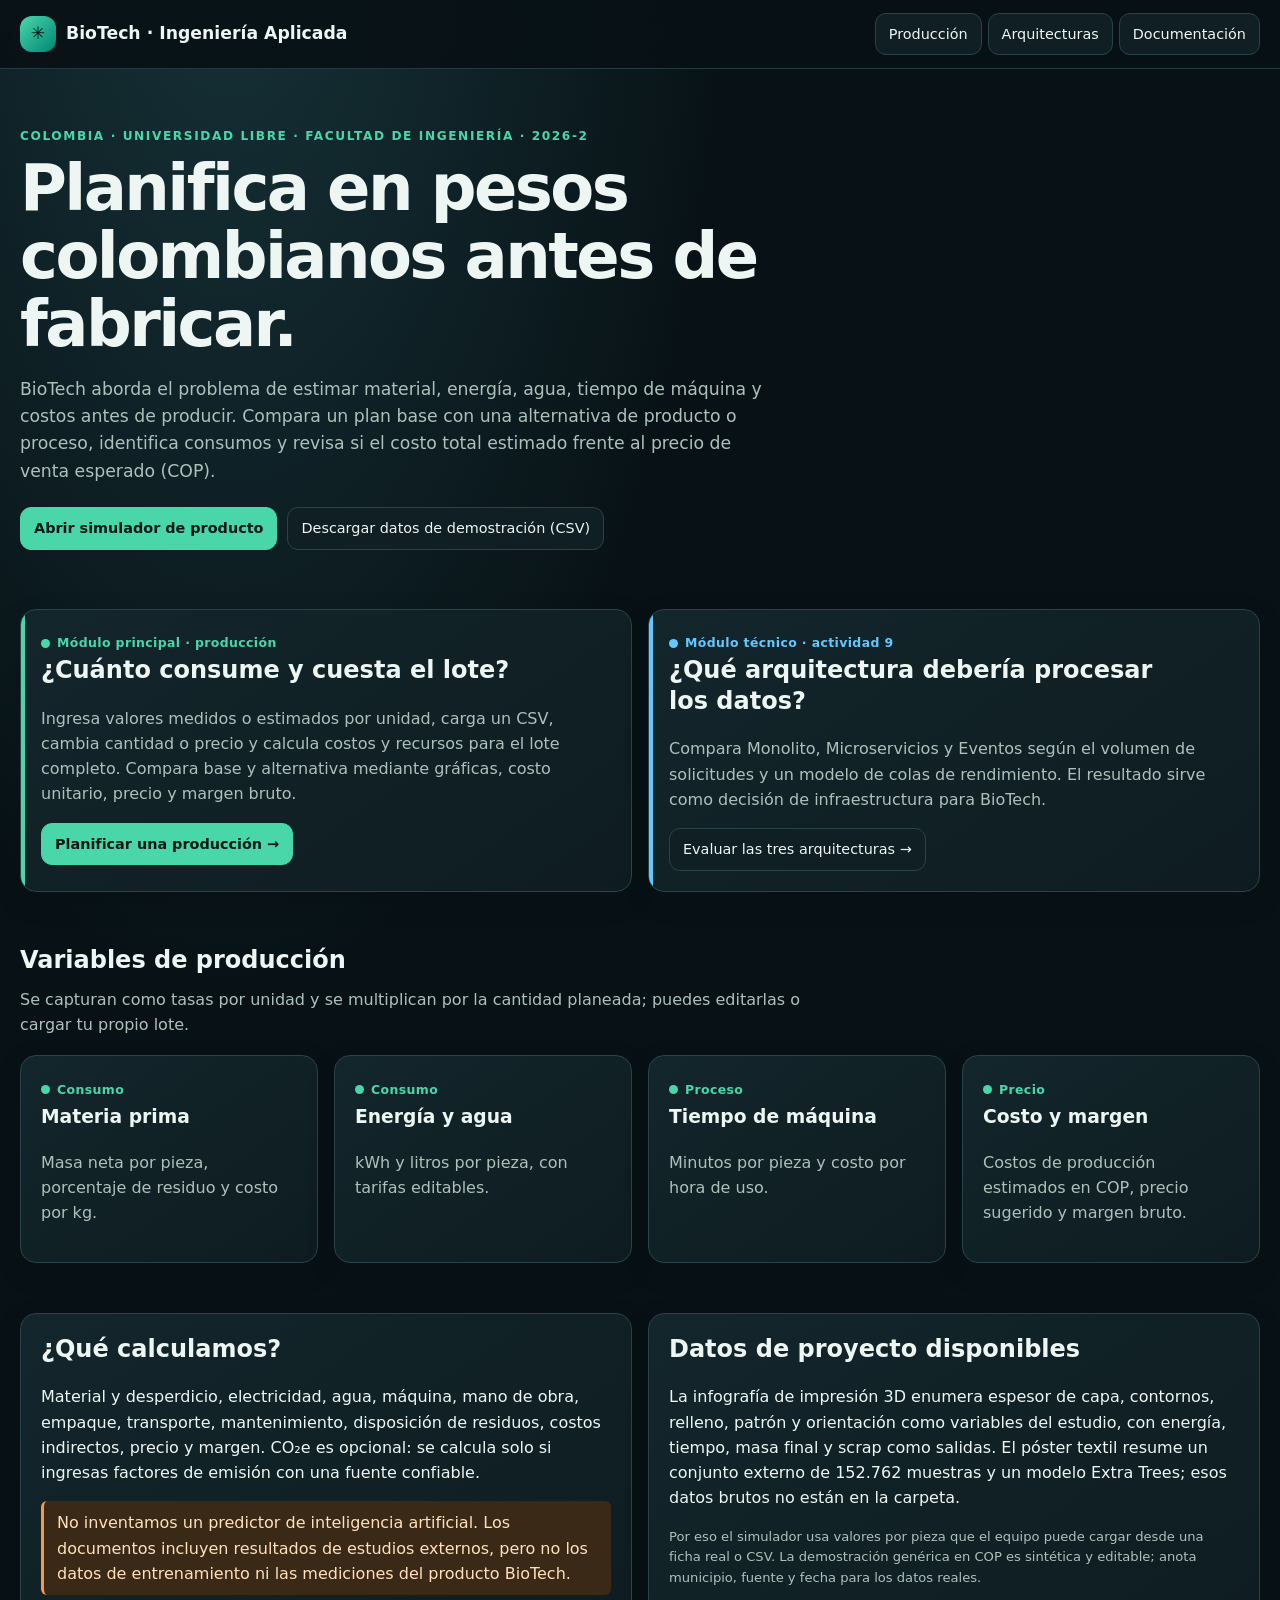
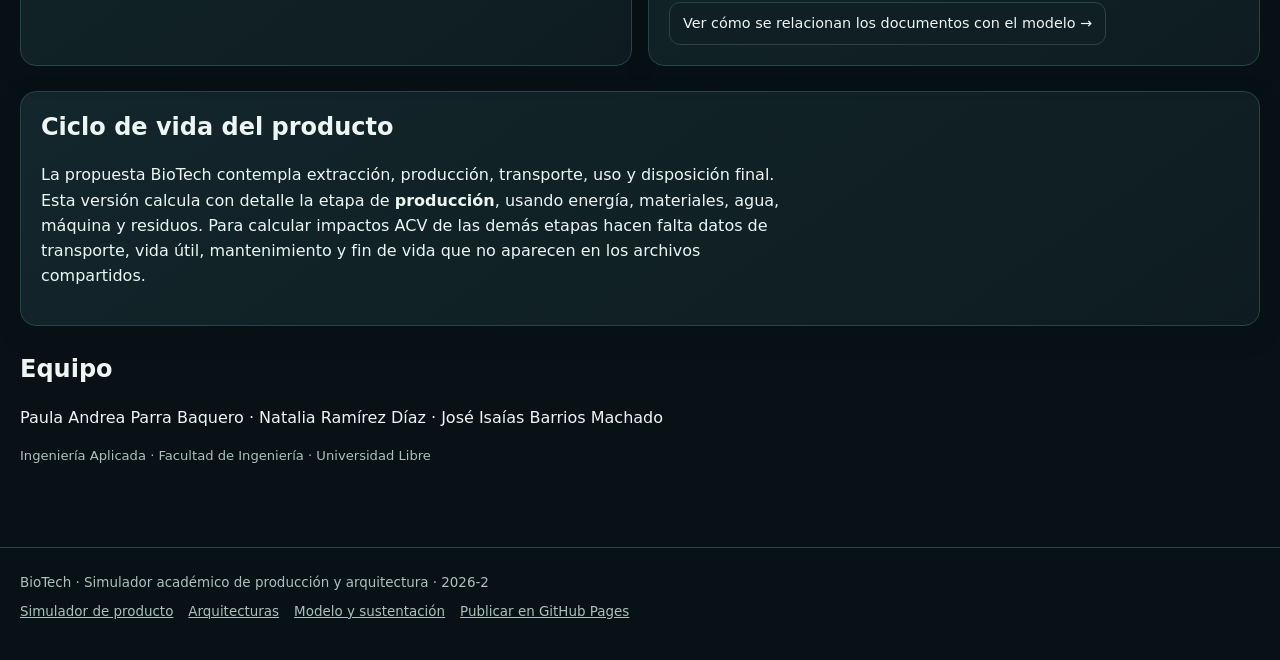
==== index.html @ 497232a8 "Publish complete updated BioTech site" ====
<!doctype html><html lang="es"><head><meta charset="utf-8"><meta name="viewport" content="width=device-width,initial-scale=1"><meta name="description" content="BioTech planea recursos, costos e impacto de producción antes de fabricar."><title>BioTech | Plan de producción sostenible</title><link rel="stylesheet" href="assets/biotech.css?v=20261025-2"></head><body><a class="skip" href="#contenido">Saltar al contenido</a>
<header class="top"><div class="wrap nav"><a class="brand" href="index.html"><span class="brand-mark">✳</span>BioTech · Ingeniería Aplicada</a><nav class="links" aria-label="Navegación principal"><a href="comparador.html">Producción</a><a href="arquitecturas.html">Arquitecturas</a><a href="documentacion.html">Documentación</a></nav></div></header>
<main id="contenido" class="wrap"><section class="hero"><div class="eyebrow">Colombia · Universidad Libre · Facultad de Ingeniería · 2026-2</div><h1>Planifica en pesos colombianos antes de fabricar.</h1><p>BioTech aborda el problema de estimar material, energía, agua, tiempo de máquina y costos antes de producir. Compara un plan base con una alternativa de producto o proceso, identifica consumos y revisa si el costo total estimado frente al precio de venta esperado (COP).</p><div class="hero-actions"><a class="button primary" href="comparador.html">Abrir simulador de producto</a><a class="button" href="datos/produccion_demo.csv" download>Descargar datos de demostración (CSV)</a></div></section>
<section class="section grid g2"><article class="card arch" style="--arch:var(--green)"><span class="badge">Módulo principal · producción</span><h2>¿Cuánto consume y cuesta el lote?</h2><p>Ingresa valores medidos o estimados por unidad, carga un CSV, cambia cantidad o precio y calcula costos y recursos para el lote completo. Compara base y alternativa mediante gráficas, costo unitario, precio y margen bruto.</p><a class="button primary" href="comparador.html">Planificar una producción →</a></article><article class="card arch" style="--arch:var(--event)"><span class="badge">Módulo técnico · actividad 9</span><h2>¿Qué arquitectura debería procesar los datos?</h2><p>Compara Monolito, Microservicios y Eventos según el volumen de solicitudes y un modelo de colas de rendimiento. El resultado sirve como decisión de infraestructura para BioTech.</p><a class="button" href="arquitecturas.html">Evaluar las tres arquitecturas →</a></article></section>
<section class="section"><h2 class="section-title">Variables de producción</h2><p class="section-intro">Se capturan como tasas por unidad y se multiplican por la cantidad planeada; puedes editarlas o cargar tu propio lote.</p><div class="grid g4"><article class="card"><span class="badge">Consumo</span><h3>Materia prima</h3><p class="muted">Masa neta por pieza, porcentaje de residuo y costo por kg.</p></article><article class="card"><span class="badge">Consumo</span><h3>Energía y agua</h3><p class="muted">kWh y litros por pieza, con tarifas editables.</p></article><article class="card"><span class="badge">Proceso</span><h3>Tiempo de máquina</h3><p class="muted">Minutos por pieza y costo por hora de uso.</p></article><article class="card"><span class="badge">Precio</span><h3>Costo y margen</h3><p class="muted">Costos de producción estimados en COP, precio sugerido y margen bruto.</p></article></div></section>
<section class="section grid g2"><article class="card"><h2>¿Qué calculamos?</h2><p>Material y desperdicio, electricidad, agua, máquina, mano de obra, empaque, transporte, mantenimiento, disposición de residuos, costos indirectos, precio y margen. CO₂e es opcional: se calcula solo si ingresas factores de emisión con una fuente confiable.</p><p class="callout">No inventamos un predictor de inteligencia artificial. Los documentos incluyen resultados de estudios externos, pero no los datos de entrenamiento ni las mediciones del producto BioTech.</p></article><article class="card"><h2>Datos de proyecto disponibles</h2><p>La infografía de impresión 3D enumera espesor de capa, contornos, relleno, patrón y orientación como variables del estudio, con energía, tiempo, masa final y scrap como salidas. El póster textil resume un conjunto externo de 152.762 muestras y un modelo Extra Trees; esos datos brutos no están en la carpeta.</p><p class="small muted">Por eso el simulador usa valores por pieza que el equipo puede cargar desde una ficha real o CSV. La demostración genérica en COP es sintética y editable; anota municipio, fuente y fecha para los datos reales.</p><a class="button" href="documentacion.html#modelo">Ver cómo se relacionan los documentos con el modelo →</a></article></section>
<section class="section card"><h2>Ciclo de vida del producto</h2><p>La propuesta BioTech contempla extracción, producción, transporte, uso y disposición final. Esta versión calcula con detalle la etapa de <strong>producción</strong>, usando energía, materiales, agua, máquina y residuos. Para calcular impactos ACV de las demás etapas hacen falta datos de transporte, vida útil, mantenimiento y fin de vida que no aparecen en los archivos compartidos.</p></section>
<section class="section"><h2 class="section-title">Equipo</h2><p>Paula Andrea Parra Baquero · Natalia Ramírez Díaz · José Isaías Barrios Machado</p><p class="muted small">Ingeniería Aplicada · Facultad de Ingeniería · Universidad Libre</p></section></main>
<footer class="foot"><div class="wrap">BioTech · Simulador académico de producción y arquitectura · 2026-2 <div class="foot-links"><a href="comparador.html">Simulador de producto</a><a href="arquitecturas.html">Arquitecturas</a><a href="documentacion.html">Modelo y sustentación</a><a href="README.md">Publicar en GitHub Pages</a></div></div></footer></body></html>
---- assets/biotech.css ----
:root{color-scheme:dark;--bg:#0b1519;--panel:#122329;--panel2:#172d34;--line:#28434a;--text:#edf6f2;--muted:#abc0ba;--green:#1dd1a1;--teal:#00b09b;--orange:#f2994a;--red:#ff7065;--mono:#f2b84b;--micro:#45d6b0;--event:#64c8ff;--radius:18px;--shadow:0 16px 38px #0003}*{box-sizing:border-box}html{scroll-behavior:smooth}body{margin:0;background:radial-gradient(ellipse at 15% 0%,#16343a 0,transparent 38%),var(--bg);color:var(--text);font:16px/1.55 Inter,ui-sans-serif,system-ui,"Segoe UI",sans-serif}a{color:inherit}button,input,select{font:inherit}.wrap{width:min(1180px,calc(100% - 32px));margin:auto}.top{position:sticky;top:0;z-index:10;background:#0b1519eF;border-bottom:1px solid var(--line);backdrop-filter:blur(12px)}.nav{min-height:68px;display:flex;align-items:center;justify-content:space-between;gap:18px}.brand{font-weight:800;font-size:1.08rem;text-decoration:none;display:flex;align-items:center;gap:10px}.brand-mark{width:36px;height:36px;border-radius:12px;background:linear-gradient(135deg,var(--green),#008675);display:grid;place-items:center;color:#071815}.links{display:flex;gap:8px;flex-wrap:wrap}.links a,.button{padding:9px 13px;border:1px solid var(--line);border-radius:11px;background:var(--panel);text-decoration:none;color:var(--text);font-size:.9rem}.links a:hover,.button:hover,.button.active{border-color:var(--green);background:#164139}.button.primary{background:var(--green);color:#071815;border-color:var(--green);font-weight:800}.hero{padding:58px 0 34px}.eyebrow{color:var(--green);text-transform:uppercase;letter-spacing:.13em;font-weight:800;font-size:.76rem}.hero h1{font-size:clamp(2.1rem,5vw,4rem);line-height:1.06;letter-spacing:-.04em;margin:.55rem 0 1rem;max-width:850px}.hero p{color:var(--muted);font-size:1.08rem;max-width:760px}.hero-actions{display:flex;flex-wrap:wrap;gap:10px;margin-top:22px}.section{padding:25px 0}.section-title{font-size:1.5rem;margin:0 0 7px}.section-intro{margin:0 0 18px;color:var(--muted);max-width:800px}.grid{display:grid;gap:16px}.g2{grid-template-columns:repeat(2,minmax(0,1fr))}.g3{grid-template-columns:repeat(3,minmax(0,1fr))}.g4{grid-template-columns:repeat(4,minmax(0,1fr))}.card{background:linear-gradient(145deg,#15282e,#102126);border:1px solid var(--line);border-radius:var(--radius);padding:20px;box-shadow:var(--shadow)}.card h2,.card h3{margin-top:0}.arch{position:relative;overflow:hidden}.arch::before{content:"";position:absolute;inset:0 auto 0 0;width:4px;background:var(--arch,var(--green))}.arch h3{font-size:1.2rem;margin-bottom:8px}.arch p,.muted{color:var(--muted)}.badge{display:inline-flex;align-items:center;gap:7px;color:var(--arch,var(--green));font-weight:800;font-size:.78rem;letter-spacing:.03em}.badge:before{content:"";width:9px;height:9px;background:currentColor;border-radius:50%}.metric-grid{display:grid;grid-template-columns:repeat(4,minmax(0,1fr));gap:12px}.metric{background:#0a191d;border:1px solid var(--line);border-radius:14px;padding:14px}.metric .label{font-size:.77rem;color:var(--muted)}.metric .value{font-size:1.35rem;font-weight:800;margin-top:3px}.notice{border:1px solid #705229;background:#3b2b16;color:#ffe1a9;border-radius:13px;padding:12px 14px}.notice.success{border-color:#1d6c53;background:#10382d;color:#b7f4dc}.notice.danger{border-color:#7a3834;background:#3e211f;color:#ffd1ca}.notice.info{border-color:#315f71;background:#142f3b;color:#c7eafa}.controls{display:grid;gap:17px}.control label{display:flex;justify-content:space-between;gap:12px;font-weight:700}.control small{display:block;color:var(--muted);font-size:.78rem;margin-top:5px}.control input[type=range]{width:100%;accent-color:var(--green);margin-top:9px}.control input[type=number],.control select{width:132px;background:#091519;color:var(--text);border:1px solid var(--line);border-radius:9px;padding:7px}.control select{width:100%;margin-top:8px}.scenarios{display:flex;flex-wrap:wrap;gap:8px}.scenario-btn{background:#0c1b20;border:1px solid var(--line);color:var(--text);border-radius:10px;padding:9px 12px;cursor:pointer}.scenario-btn:hover,.scenario-btn.active{border-color:var(--orange);color:#ffd4a9}.table-scroll{overflow:auto}table{border-collapse:collapse;width:100%;min-width:680px}th,td{text-align:left;border-bottom:1px solid var(--line);padding:11px 12px}th{color:var(--muted);font-size:.82rem}td:first-child{font-weight:700}tr.winner td{background:#13413366}.good{color:#8af0c9}.bad{color:#ff9b90}.chart{display:grid;gap:11px}.bar-row{display:grid;grid-template-columns:130px 1fr 78px;gap:10px;align-items:center;font-size:.85rem}.bar-track{height:14px;background:#081418;border-radius:20px;overflow:hidden}.bar-fill{height:100%;border-radius:20px;min-width:2px}.bar-legend{font-size:.8rem;color:var(--muted)}.decision{border:1px solid var(--green);background:linear-gradient(135deg,#14362c,#10252a)}.decision h2{color:var(--green)}.tag{display:inline-block;border-radius:99px;background:#20383a;padding:4px 9px;color:#cae8df;font-size:.75rem;margin:3px}.foot{margin-top:42px;border-top:1px solid var(--line);padding:24px 0 38px;color:var(--muted);font-size:.84rem}.foot-links{display:flex;gap:15px;flex-wrap:wrap;margin-top:8px}.skip{position:absolute;left:-9999px}.skip:focus{left:10px;top:10px;background:#fff;color:#000;padding:8px;z-index:20}.small{font-size:.82rem}.pill{display:inline-block;border:1px solid var(--line);border-radius:99px;padding:4px 9px;color:var(--muted);font-size:.77rem}.callout{border-left:3px solid var(--orange);padding:9px 13px;background:#3b2918;color:#ffe0bd;border-radius:6px}.data-list{display:grid;grid-template-columns:repeat(5,1fr);gap:10px}.data-step{border:1px solid var(--line);border-radius:12px;padding:13px;background:#0d1b20}.data-step strong{display:block;color:var(--green)}.data-step span{font-size:.78rem;color:var(--muted)}@media(max-width:850px){.g4,.metric-grid{grid-template-columns:repeat(2,minmax(0,1fr))}.g3{grid-template-columns:1fr}.data-list{grid-template-columns:repeat(2,1fr)}}@media(max-width:620px){.wrap{width:min(100% - 22px,1180px)}.nav{padding:10px 0;align-items:flex-start;flex-direction:column}.links{width:100%}.links a{padding:7px 9px;font-size:.8rem}.hero{padding:40px 0 24px}.g2{grid-template-columns:1fr}.metric-grid{grid-template-columns:repeat(2,minmax(0,1fr))}.bar-row{grid-template-columns:105px 1fr 68px;gap:7px}.card{padding:16px}}@media(prefers-reduced-motion:reduce){html{scroll-behavior:auto}}

/* Sistema visual común: campos legibles, foco visible y tarjetas consistentes */
:root{--bg:#081216;--panel:#101f24;--panel2:#14272d;--line:#29434a;--text:#edf6f2;--muted:#adc1bb;--green:#49d7aa;--radius:16px;--shadow:0 10px 28px #0002}
body{background:radial-gradient(ellipse at 18% -8%,#17343a 0,transparent 34%),var(--bg);line-height:1.58}
.wrap{width:min(1240px,calc(100% - 40px))}
.top{background:#081216ed;border-color:#233a40}
.links{gap:6px}
.links a{transition:background .18s ease,border-color .18s ease,color .18s ease}
.links a:hover,.links a:focus-visible{border-color:#55d5ad;color:#b9f5df;background:#14342f}
.card{background:linear-gradient(145deg,#13262b,#0e1c21);border-color:#29434a;box-shadow:0 9px 28px #0002}
.card h2{line-height:1.28;text-wrap:pretty}
.card p{max-width:75ch}
.button,.scenario-btn{min-height:40px;display:inline-flex;align-items:center;justify-content:center;gap:7px;transition:transform .16s ease,border-color .16s ease,background .16s ease}
.button:hover,.scenario-btn:hover{transform:translateY(-1px)}
.button:focus-visible,.scenario-btn:focus-visible,.links a:focus-visible,summary:focus-visible{outline:3px solid #8ce9c7;outline-offset:2px}
button{cursor:pointer}
input[type=number],input[type=text],input[type=file],select,textarea{color-scheme:dark;background:#0a171b!important;color:var(--text)!important;border:1px solid #36545b!important;border-radius:9px!important;min-height:42px;padding:8px 10px!important;accent-color:#49d7aa}
input::placeholder,textarea::placeholder{color:#829993!important;opacity:1}
input[type=range]{accent-color:#49d7aa;cursor:pointer}
input[type=range]::-webkit-slider-runnable-track{height:7px;background:#284149;border-radius:99px}
input[type=range]::-webkit-slider-thumb{margin-top:-5px;box-shadow:0 0 0 3px #49d7aa2b}
input[type=range]::-moz-range-track{height:7px;background:#284149;border-radius:99px}
input[type=range]::-moz-range-thumb{border:0;box-shadow:0 0 0 3px #49d7aa2b}
select{cursor:pointer}
.control{min-width:0}
.control>label{align-items:center;line-height:1.35}
.input-pair{flex-wrap:wrap}
.notice{line-height:1.45}
.pill{white-space:normal;text-align:center}
@media(max-width:920px){.wrap{width:min(100% - 30px,1240px)}.g2{grid-template-columns:1fr}.sim-layout{grid-template-columns:1fr}.control-panel{position:static}.prod-layout{grid-template-columns:1fr}}
@media(max-width:620px){.wrap{width:calc(100% - 22px)}.nav{gap:9px}.links{flex-wrap:nowrap;max-width:100%;overflow-x:auto;padding:2px 0 7px;scrollbar-width:thin}.links a{white-space:nowrap;flex:none}.hero h1{font-size:clamp(1.9rem,9vw,2.7rem)}.card{padding:16px}.metric-grid{grid-template-columns:repeat(2,minmax(0,1fr))}}
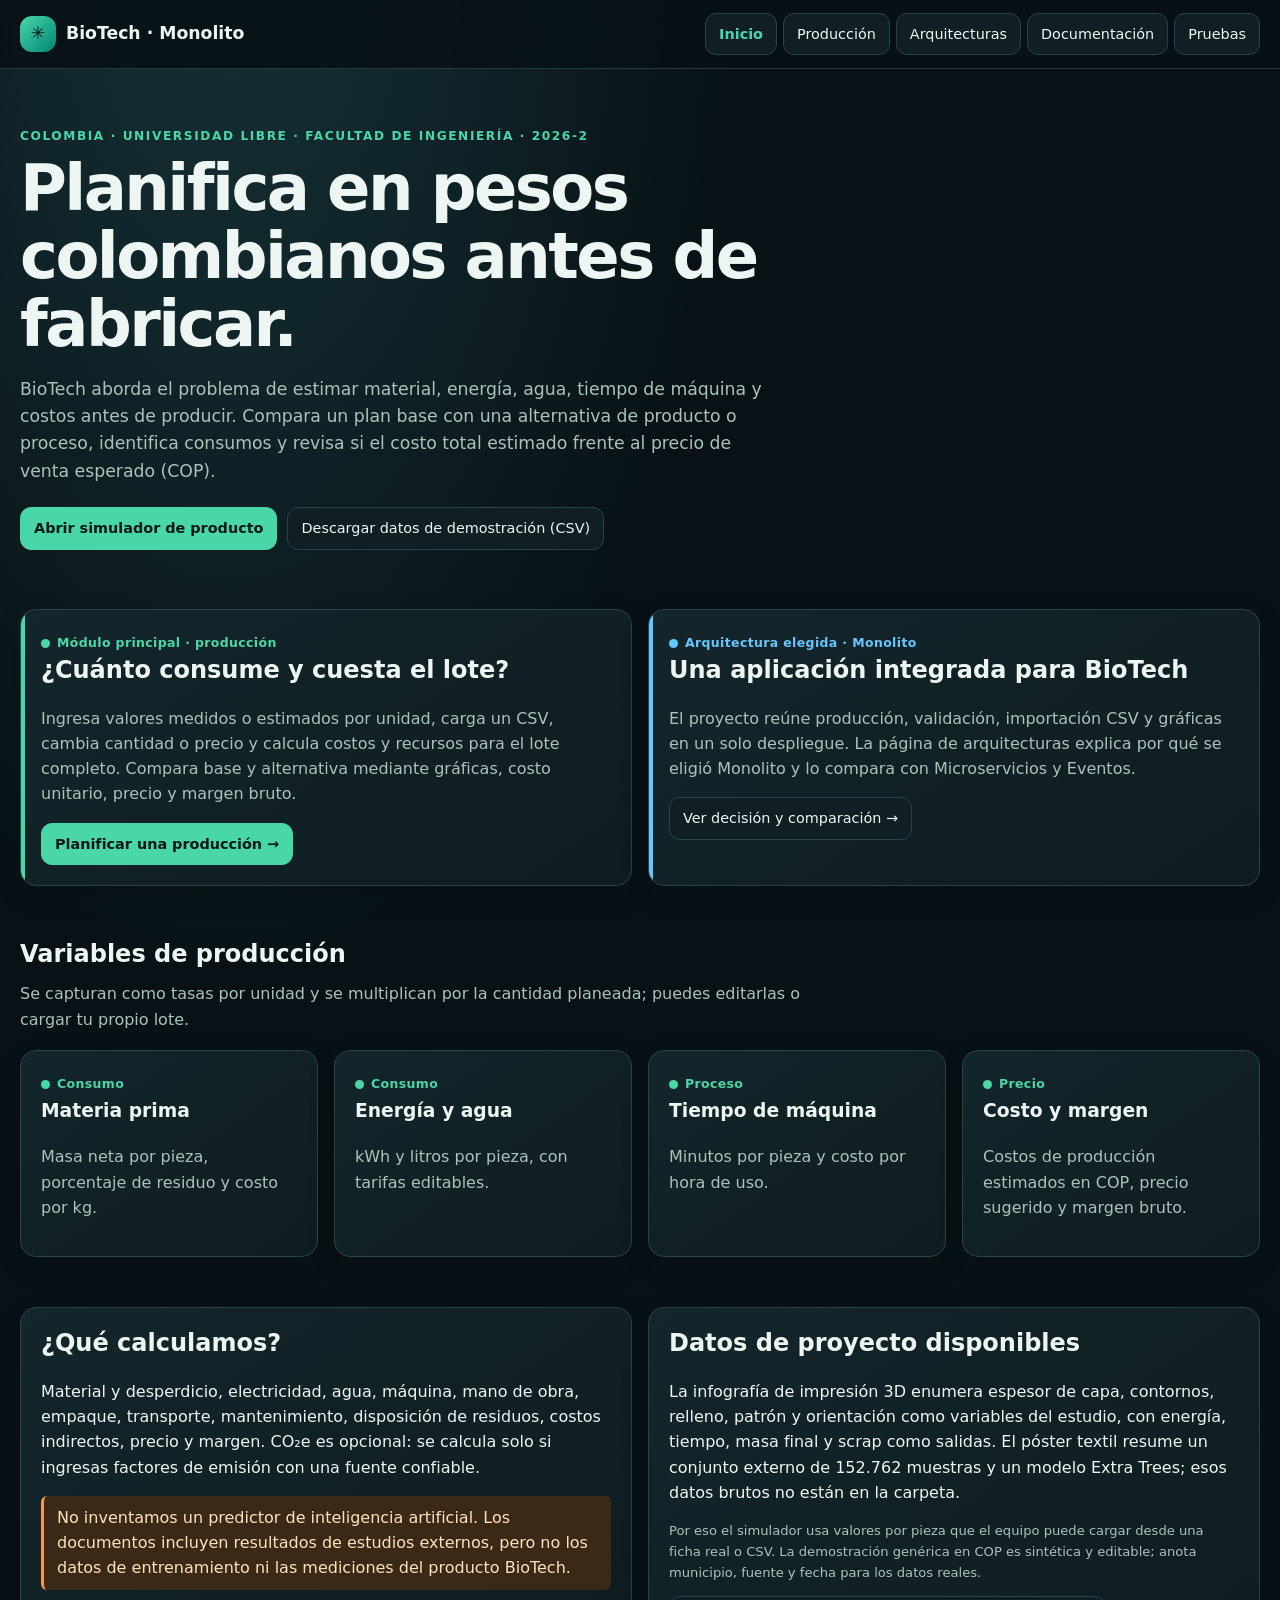
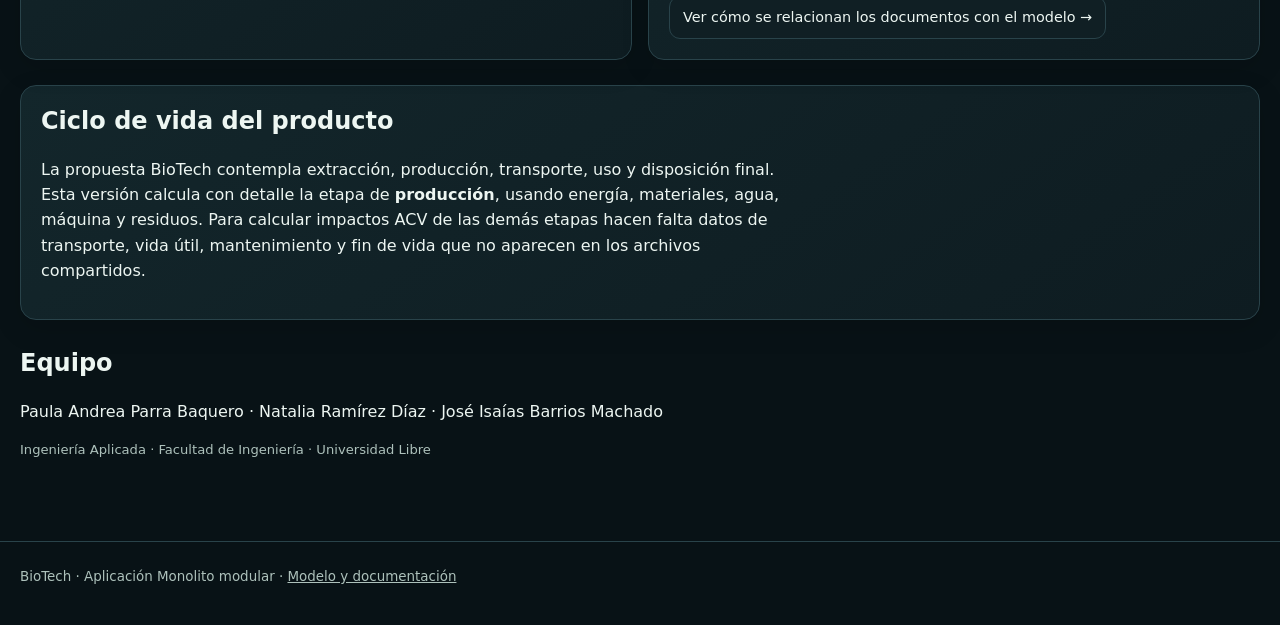
==== commit ab798ea9: "Publish new verified BioTech site" ====
--- a/index.html
+++ b/index.html
@@ -1,9 +1,467 @@
-<!doctype html><html lang="es"><head><meta charset="utf-8"><meta name="viewport" content="width=device-width,initial-scale=1"><meta name="description" content="BioTech planea recursos, costos e impacto de producción antes de fabricar."><title>BioTech | Plan de producción sostenible</title><link rel="stylesheet" href="assets/biotech.css?v=20261025-2"></head><body><a class="skip" href="#contenido">Saltar al contenido</a>
-<header class="top"><div class="wrap nav"><a class="brand" href="index.html"><span class="brand-mark">✳</span>BioTech · Ingeniería Aplicada</a><nav class="links" aria-label="Navegación principal"><a href="comparador.html">Producción</a><a href="arquitecturas.html">Arquitecturas</a><a href="documentacion.html">Documentación</a></nav></div></header>
-<main id="contenido" class="wrap"><section class="hero"><div class="eyebrow">Colombia · Universidad Libre · Facultad de Ingeniería · 2026-2</div><h1>Planifica en pesos colombianos antes de fabricar.</h1><p>BioTech aborda el problema de estimar material, energía, agua, tiempo de máquina y costos antes de producir. Compara un plan base con una alternativa de producto o proceso, identifica consumos y revisa si el costo total estimado frente al precio de venta esperado (COP).</p><div class="hero-actions"><a class="button primary" href="comparador.html">Abrir simulador de producto</a><a class="button" href="datos/produccion_demo.csv" download>Descargar datos de demostración (CSV)</a></div></section>
-<section class="section grid g2"><article class="card arch" style="--arch:var(--green)"><span class="badge">Módulo principal · producción</span><h2>¿Cuánto consume y cuesta el lote?</h2><p>Ingresa valores medidos o estimados por unidad, carga un CSV, cambia cantidad o precio y calcula costos y recursos para el lote completo. Compara base y alternativa mediante gráficas, costo unitario, precio y margen bruto.</p><a class="button primary" href="comparador.html">Planificar una producción →</a></article><article class="card arch" style="--arch:var(--event)"><span class="badge">Módulo técnico · actividad 9</span><h2>¿Qué arquitectura debería procesar los datos?</h2><p>Compara Monolito, Microservicios y Eventos según el volumen de solicitudes y un modelo de colas de rendimiento. El resultado sirve como decisión de infraestructura para BioTech.</p><a class="button" href="arquitecturas.html">Evaluar las tres arquitecturas →</a></article></section>
+<!doctype html>
+<html lang="es"><head><meta charset="utf-8"><meta name="viewport" content="width=device-width,initial-scale=1"><meta name="description" content="BioTech integra el cálculo de producción y la comparación de arquitecturas en un monolito modular."><title>BioTech | Aplicación Monolito</title>
+<link rel="stylesheet" href="assets/biotech.css?v=20261025-8">
+<link rel="stylesheet" href="assets/production.css?v=20261025-8">
+<link rel="stylesheet" href="assets/simulator.css?v=20261025-8">
+<link rel="stylesheet" href="assets/app-shell.css?v=20261025-8"></head><body><a class="skip" href="#production">Saltar al contenido de la aplicación</a>
+<header class="top"><div class="wrap nav"><a class="brand" href="#inicio"><span class="brand-mark">✳</span>BioTech · Monolito</a><nav class="links" aria-label="Secciones de la aplicación"><a data-route="inicio" href="#inicio">Inicio</a><a data-route="production" href="#production">Producción</a><a data-route="simulador" href="#simulador">Arquitecturas</a><a href="documentacion.html">Documentación</a><a href="pruebas.html">Pruebas</a></nav></div></header>
+<main id="app-shell">
+<section id="inicio" class="app-view wrap is-active"><section class="hero"><div class="eyebrow">Colombia · Universidad Libre · Facultad de Ingeniería · 2026-2</div><h1>Planifica en pesos colombianos antes de fabricar.</h1><p>BioTech aborda el problema de estimar material, energía, agua, tiempo de máquina y costos antes de producir. Compara un plan base con una alternativa de producto o proceso, identifica consumos y revisa si el costo total estimado frente al precio de venta esperado (COP).</p><div class="hero-actions"><a class="button primary" href="#production">Abrir simulador de producto</a><a class="button" href="datos/produccion_demo.csv" download>Descargar datos de demostración (CSV)</a></div></section>
+<section class="section grid g2"><article class="card arch" style="--arch:var(--green)"><span class="badge">Módulo principal · producción</span><h2>¿Cuánto consume y cuesta el lote?</h2><p>Ingresa valores medidos o estimados por unidad, carga un CSV, cambia cantidad o precio y calcula costos y recursos para el lote completo. Compara base y alternativa mediante gráficas, costo unitario, precio y margen bruto.</p><a class="button primary" href="#production">Planificar una producción →</a></article><article class="card arch" style="--arch:var(--event)"><span class="badge">Arquitectura elegida · Monolito</span><h2>Una aplicación integrada para BioTech</h2><p>El proyecto reúne producción, validación, importación CSV y gráficas en un solo despliegue. La página de arquitecturas explica por qué se eligió Monolito y lo compara con Microservicios y Eventos.</p><a class="button" href="#simulador">Ver decisión y comparación →</a></article></section>
 <section class="section"><h2 class="section-title">Variables de producción</h2><p class="section-intro">Se capturan como tasas por unidad y se multiplican por la cantidad planeada; puedes editarlas o cargar tu propio lote.</p><div class="grid g4"><article class="card"><span class="badge">Consumo</span><h3>Materia prima</h3><p class="muted">Masa neta por pieza, porcentaje de residuo y costo por kg.</p></article><article class="card"><span class="badge">Consumo</span><h3>Energía y agua</h3><p class="muted">kWh y litros por pieza, con tarifas editables.</p></article><article class="card"><span class="badge">Proceso</span><h3>Tiempo de máquina</h3><p class="muted">Minutos por pieza y costo por hora de uso.</p></article><article class="card"><span class="badge">Precio</span><h3>Costo y margen</h3><p class="muted">Costos de producción estimados en COP, precio sugerido y margen bruto.</p></article></div></section>
 <section class="section grid g2"><article class="card"><h2>¿Qué calculamos?</h2><p>Material y desperdicio, electricidad, agua, máquina, mano de obra, empaque, transporte, mantenimiento, disposición de residuos, costos indirectos, precio y margen. CO₂e es opcional: se calcula solo si ingresas factores de emisión con una fuente confiable.</p><p class="callout">No inventamos un predictor de inteligencia artificial. Los documentos incluyen resultados de estudios externos, pero no los datos de entrenamiento ni las mediciones del producto BioTech.</p></article><article class="card"><h2>Datos de proyecto disponibles</h2><p>La infografía de impresión 3D enumera espesor de capa, contornos, relleno, patrón y orientación como variables del estudio, con energía, tiempo, masa final y scrap como salidas. El póster textil resume un conjunto externo de 152.762 muestras y un modelo Extra Trees; esos datos brutos no están en la carpeta.</p><p class="small muted">Por eso el simulador usa valores por pieza que el equipo puede cargar desde una ficha real o CSV. La demostración genérica en COP es sintética y editable; anota municipio, fuente y fecha para los datos reales.</p><a class="button" href="documentacion.html#modelo">Ver cómo se relacionan los documentos con el modelo →</a></article></section>
 <section class="section card"><h2>Ciclo de vida del producto</h2><p>La propuesta BioTech contempla extracción, producción, transporte, uso y disposición final. Esta versión calcula con detalle la etapa de <strong>producción</strong>, usando energía, materiales, agua, máquina y residuos. Para calcular impactos ACV de las demás etapas hacen falta datos de transporte, vida útil, mantenimiento y fin de vida que no aparecen en los archivos compartidos.</p></section>
-<section class="section"><h2 class="section-title">Equipo</h2><p>Paula Andrea Parra Baquero · Natalia Ramírez Díaz · José Isaías Barrios Machado</p><p class="muted small">Ingeniería Aplicada · Facultad de Ingeniería · Universidad Libre</p></section></main>
-<footer class="foot"><div class="wrap">BioTech · Simulador académico de producción y arquitectura · 2026-2 <div class="foot-links"><a href="comparador.html">Simulador de producto</a><a href="arquitecturas.html">Arquitecturas</a><a href="documentacion.html">Modelo y sustentación</a><a href="README.md">Publicar en GitHub Pages</a></div></div></footer></body></html>
+<section class="section"><h2 class="section-title">Equipo</h2><p>Paula Andrea Parra Baquero · Natalia Ramírez Díaz · José Isaías Barrios Machado</p><p class="muted small">Ingeniería Aplicada · Facultad de Ingeniería · Universidad Libre</p></section></section>
+<section id="production" class="app-view wrap production-app" data-production-simulator>
+<section class="hero hero-compact">
+<div class="eyebrow">Cálculo de recursos · costos · sostenibilidad</div>
+<h1>¿Cuánto consume y cuesta fabricar este lote?</h1>
+<p>Escribe los datos de cualquier producto o carga una plantilla. Primero compara consumos por unidad; luego calcula el costo del lote y el precio sugerido.</p>
+<p class="product-current">Producto analizado: <strong data-product-name>Producto personalizado</strong>
+</p>
+<p class="small muted">Colombia · Pesos colombianos (COP). Sustituye las tarifas de ejemplo por las de tu municipio, proveedor y proceso.</p>
+</section>
+<section class="prod-layout section">
+<aside class="prod-controls card">
+  <div class="section-head">
+<div>
+<span class="eyebrow">01 · Producto y lote</span>
+<h2>Datos de entrada</h2>
+</div>
+<span class="run-state" data-production-run-state>Completa los datos</span>
+</div>
+  <label class="prod-field">
+<span>Producto</span>
+<input name="product" type="text" placeholder="Ej. botella, mesa, pieza metálica" maxlength="100">
+</label>
+  <label class="prod-field">
+<span>Municipio donde se produce</span>
+<input name="location" type="text" placeholder="Ej. Bogotá D.C. (opcional)" maxlength="80">
+</label>
+<label class="prod-field">
+<span>Fuente y fecha de los datos</span>
+<input name="data_source" type="text" placeholder="Ej. factura o ficha técnica, mes/año (opcional)" maxlength="160">
+</label>
+<label class="prod-field">
+<span>Unidades a fabricar</span>
+<div class="input-pair">
+<input data-label="Unidades a fabricar" name="quantity" type="number" min="1" max="1000000" step="1" required>
+<span>unidades</span>
+</div>
+</label>
+  <details class="production-advanced">
+<summary>Tarifas y objetivo de rentabilidad</summary>
+  <h3>Tarifas de producción · Colombia</h3>
+  <button class="button subtle" type="button" data-bogota-tariffs>Usar referencia pública Bogotá · industrial</button>
+<p class="small muted">Referencia de servicios públicos; verifica la factura del proceso. Otros valores siguen siendo datos de demostración.</p>
+  <label class="prod-field">
+<span>Electricidad</span>
+<div class="input-pair">
+<input data-label="Tarifa de electricidad" name="electricity_rate" type="number" min="0" max="100000000" step="0.0001" required>
+<span>COP/kWh</span>
+</div>
+</label>
+  <label class="prod-field">
+<span>Agua + alcantarillado</span>
+<div class="input-pair">
+<input data-label="Tarifa de agua y alcantarillado" name="water_rate" type="number" min="0" max="100000000" step="0.01" required>
+<span>COP/m³</span>
+</div>
+</label>
+  <label class="prod-field">
+<span>Uso de máquina</span>
+<div class="input-pair">
+<input data-label="Costo de uso de máquina" name="machine_rate" type="number" min="0" max="100000000" step="100" required>
+<span>COP/hora</span>
+</div>
+</label>
+  <label class="prod-field">
+<span>Disposición de residuo</span>
+<div class="input-pair">
+<input data-label="Costo de disposición de residuos" name="waste_rate" type="number" min="0" max="100000000" step="100" required>
+<span>COP/kg</span>
+</div>
+</label>
+<label class="prod-field">
+<span>Costos indirectos</span>
+<div class="input-pair">
+<input data-label="Costos indirectos" name="overhead_pct" type="number" min="0" max="300" step="1" required>
+<span>% del subtotal</span>
+</div>
+</label>
+<label class="prod-field">
+<span>Margen bruto objetivo</span>
+<div class="input-pair">
+<input data-label="Margen bruto objetivo" name="target_margin_pct" type="number" min="0" max="90" step="1" required>
+<span>% del precio</span>
+</div>
+<small class="muted">Se calcula un precio sugerido para cubrir el costo total estimado y alcanzar este margen.</small>
+</label>
+</details>
+  <div class="button-row">
+<button class="button primary run-button" type="button" data-production-run>Calcular lote</button>
+<button class="button subtle" type="button" data-production-reset>Restablecer</button>
+</div>
+<div data-production-errors hidden aria-live="polite">
+</div>
+  <div class="preset-block">
+<div class="preset-title">
+<strong>Demostraciones</strong>
+<span class="small muted">cargar + calcular</span>
+</div>
+<div class="scenarios">
+<button class="scenario-btn" data-production-preset="demo">Ejemplo genérico (COP)</button>
+<button class="scenario-btn" data-production-preset="small">Lote pequeño</button>
+<button class="scenario-btn" data-production-preset="large">Lote grande</button>
+</div>
+</div>
+  <details class="csv-loader">
+<summary>Cargar datos de producto desde CSV</summary>
+<p class="small muted">La plantilla incluye una fila por comparación: lote, plan base, alternativa y tarifas.</p>
+<label class="button file-button" for="production-csv-file">Elegir CSV de producción</label>
+<input id="production-csv-file" data-production-csv type="file" accept=".csv,text/csv">
+<div data-production-csv-ready hidden>
+<label for="production-csv-row">Producto del archivo</label>
+<select id="production-csv-row" data-production-csv-row>
+</select>
+<p class="small muted" data-production-csv-message>
+</p>
+<button class="button" type="button" data-load-production-csv>Cargar variables</button>
+</div>
+<p class="small">
+<a href="datos/produccion_demo.csv" download>Descargar plantilla con datos demostrativos</a>
+</p>
+</details>
+  <details class="csv-loader">
+<summary>Factores opcionales para CO₂e</summary>
+<p class="small muted">Añádelos solo si tienes factores de una fuente confiable. Si faltan, BioTech no inventa el cálculo de emisiones.</p>
+<label class="prod-field">
+<span>Electricidad</span>
+<div class="input-pair">
+<input name="grid_factor" type="number" min="0" max="10000" step="0.001" placeholder="factor">
+<span>kg CO₂e/kWh</span>
+</div>
+</label>
+<label class="prod-field">
+<span>Material</span>
+<div class="input-pair">
+<input name="material_factor" type="number" min="0" max="100000" step="0.001" placeholder="factor">
+<span>kg CO₂e/kg</span>
+</div>
+</label>
+<label class="prod-field">
+<span>Agua</span>
+<div class="input-pair">
+<input name="water_factor" type="number" min="0" max="100000" step="0.001" placeholder="factor">
+<span>kg CO₂e/m³</span>
+</div>
+</label>
+</details>
+</aside>
+<div class="prod-main">
+  <section class="plan-grid">
+<article class="card plan-card">
+<div class="plan-title">
+<span class="plan-mark base-mark">A</span>
+<div>
+<span class="eyebrow">Referencia</span>
+<h2>Plan base</h2>
+</div>
+</div>
+<p class="small muted">Ingresa valores para una unidad que cumple calidad.</p>
+<label class="prod-field">
+<span>Masa de producto terminado por unidad</span>
+<div class="input-pair">
+<input data-label="Material base por unidad" name="base_material_kg" type="number" min="0.0001" max="100000" step="0.0001" required>
+<span>kg/unidad</span>
+</div>
+</label>
+<label class="prod-field">
+<span>Electricidad por unidad</span>
+<div class="input-pair">
+<input data-label="Electricidad base por unidad" name="base_energy_kwh" type="number" min="0" max="1000000" step="0.001" required>
+<span>kWh</span>
+</div>
+</label>
+<label class="prod-field">
+<span>Agua por unidad</span>
+<div class="input-pair">
+<input data-label="Agua base por unidad" name="base_water_l" type="number" min="0" max="1000000" step="0.001" required>
+<span>L</span>
+</div>
+</label>
+<label class="prod-field">
+<span>Tiempo de máquina</span>
+<div class="input-pair">
+<input data-label="Tiempo de máquina base" name="base_time_min" type="number" min="0" max="100000" step="0.1" required>
+<span>min/unidad</span>
+</div>
+</label>
+<label class="prod-field">
+<span>Material perdido o rechazado</span>
+<div class="input-pair">
+<input data-label="Residuo base" name="base_scrap_pct" type="number" min="0" max="95" step="0.1" required>
+<span>% del material que entra</span>
+</div>
+</label>
+<label class="prod-field">
+<span>Precio del material</span>
+<div class="input-pair">
+<input data-label="Precio del material base" name="base_material_price" type="number" min="0" max="1000000000" step="100" required>
+<span>COP/kg</span>
+</div>
+</label>
+<label class="prod-field">
+<span>Precio de venta previsto</span>
+<div class="input-pair">
+<input data-label="Precio de venta base" name="base_sale_price" type="number" min="0" max="1000000000" step="100" required>
+<span>COP/unidad</span>
+</div>
+</label>
+<details class="plan-advanced">
+<summary>Costos adicionales por unidad</summary>
+<label class="prod-field">
+<span>Mano de obra por unidad</span>
+<div class="input-pair">
+<input data-label="Mano de obra base" name="base_labor_cop" type="number" min="0" max="1000000000" step="100" required>
+<span>COP/unidad</span>
+</div>
+</label>
+<label class="prod-field">
+<span>Empaque por unidad</span>
+<div class="input-pair">
+<input data-label="Empaque base" name="base_packaging_cop" type="number" min="0" max="1000000000" step="100" required>
+<span>COP/unidad</span>
+</div>
+</label>
+<label class="prod-field">
+<span>Transporte por unidad</span>
+<div class="input-pair">
+<input data-label="Transporte base" name="base_transport_cop" type="number" min="0" max="1000000000" step="100" required>
+<span>COP/unidad</span>
+</div>
+</label>
+<label class="prod-field">
+<span>Mantenimiento de máquina</span>
+<div class="input-pair">
+<input data-label="Mantenimiento base" name="base_maintenance_cop_h" type="number" min="0" max="1000000000" step="100" required>
+<span>COP/hora</span>
+</div>
+</label>
+</details>
+</article>
+  <article class="card plan-card alt-plan">
+<div class="plan-title">
+<span class="plan-mark alt-mark">B</span>
+<div>
+<span class="eyebrow">Propuesta</span>
+<h2>Alternativa</h2>
+</div>
+</div>
+<p class="small muted">Usa la misma cantidad del plan base y cambia solo lo que estás comparando.</p>
+<label class="prod-field">
+<span>Masa de producto terminado por unidad</span>
+<div class="input-pair">
+<input data-label="Material alternativo por unidad" name="alt_material_kg" type="number" min="0.0001" max="100000" step="0.0001" required>
+<span>kg/unidad</span>
+</div>
+</label>
+<label class="prod-field">
+<span>Electricidad por unidad</span>
+<div class="input-pair">
+<input data-label="Electricidad alternativa por unidad" name="alt_energy_kwh" type="number" min="0" max="1000000" step="0.001" required>
+<span>kWh</span>
+</div>
+</label>
+<label class="prod-field">
+<span>Agua por unidad</span>
+<div class="input-pair">
+<input data-label="Agua alternativa por unidad" name="alt_water_l" type="number" min="0" max="1000000" step="0.001" required>
+<span>L</span>
+</div>
+</label>
+<label class="prod-field">
+<span>Tiempo de máquina</span>
+<div class="input-pair">
+<input data-label="Tiempo de máquina alternativo" name="alt_time_min" type="number" min="0" max="100000" step="0.1" required>
+<span>min/unidad</span>
+</div>
+</label>
+<label class="prod-field">
+<span>Material perdido o rechazado</span>
+<div class="input-pair">
+<input data-label="Residuo alternativo" name="alt_scrap_pct" type="number" min="0" max="95" step="0.1" required>
+<span>% del material que entra</span>
+</div>
+</label>
+<label class="prod-field">
+<span>Precio del material</span>
+<div class="input-pair">
+<input data-label="Precio del material alternativo" name="alt_material_price" type="number" min="0" max="1000000000" step="100" required>
+<span>COP/kg</span>
+</div>
+</label>
+<label class="prod-field">
+<span>Precio de venta previsto</span>
+<div class="input-pair">
+<input data-label="Precio de venta alternativo" name="alt_sale_price" type="number" min="0" max="1000000000" step="100" required>
+<span>COP/unidad</span>
+</div>
+</label>
+<details class="plan-advanced">
+<summary>Costos adicionales por unidad</summary>
+<label class="prod-field">
+<span>Mano de obra por unidad</span>
+<div class="input-pair">
+<input data-label="Mano de obra alternativa" name="alt_labor_cop" type="number" min="0" max="1000000000" step="100" required>
+<span>COP/unidad</span>
+</div>
+</label>
+<label class="prod-field">
+<span>Empaque por unidad</span>
+<div class="input-pair">
+<input data-label="Empaque alternativo" name="alt_packaging_cop" type="number" min="0" max="1000000000" step="100" required>
+<span>COP/unidad</span>
+</div>
+</label>
+<label class="prod-field">
+<span>Transporte por unidad</span>
+<div class="input-pair">
+<input data-label="Transporte alternativo" name="alt_transport_cop" type="number" min="0" max="1000000000" step="100" required>
+<span>COP/unidad</span>
+</div>
+</label>
+<label class="prod-field">
+<span>Mantenimiento de máquina</span>
+<div class="input-pair">
+<input data-label="Mantenimiento alternativo" name="alt_maintenance_cop_h" type="number" min="0" max="1000000000" step="100" required>
+<span>COP/hora</span>
+</div>
+</label>
+</details>
+</article>
+</section>
+  <section class="card empty-state" data-production-empty>
+<span class="eyebrow">Empieza aquí</span>
+<h2>Completa tus datos o carga un ejemplo</h2>
+<p>Las entradas deben corresponder a tu producto y a una unidad terminada. Al calcular, los resultados aparecen abajo con consumos, costo total, precio sugerido y comparación.</p>
+<button class="button primary" type="button" data-empty-preset>Cargar ejemplo sintético en COP</button>
+</section>
+  <section class="section" data-production-results hidden>
+<article class="card production-decision" data-production-decision>
+</article>
+<section class="calc-flow" data-calc-flow aria-label="Etapas del cálculo">
+<article class="flow-step">
+<span>01 · Pedido</span>
+<strong data-flow-order>
+</strong>
+</article>
+<article class="flow-step">
+<span>02 · Material</span>
+<strong data-flow-material>
+</strong>
+</article>
+<article class="flow-step">
+<span>03 · Recursos</span>
+<strong data-flow-resources>
+</strong>
+</article>
+<article class="flow-step">
+<span>04 · Costos y precio</span>
+<strong data-flow-price>
+</strong>
+</article>
+</section>
+    <div class="prod-kpis" data-production-kpis>
+</div>
+    <div class="grid g2 prod-charts">
+<article class="card">
+<div class="section-head">
+<div>
+<span class="eyebrow">Consumo del lote</span>
+<h2>Recursos e impacto</h2>
+</div>
+</div>
+<div data-resource-chart>
+</div>
+<p class="chart-caption">Cada fila usa su propia escala; compara base y alternativa dentro de la misma unidad.</p>
+</article>
+<article class="card">
+<div class="section-head">
+<div>
+<span class="eyebrow">Desglose de costos</span>
+<h2>¿En qué se gasta?</h2>
+</div>
+</div>
+<div data-cost-chart>
+</div>
+<details class="cost-detail">
+<summary>Ver cada rubro de costo</summary>
+<div data-cost-detail>
+</div>
+</details>
+</article>
+</div>
+    <div class="grid g2">
+<article class="card">
+<h2>Precio y margen bruto estimado</h2>
+<div class="sale-results" data-sale-results>
+</div>
+<p class="small muted">Margen = (precio de venta − costo total por unidad) / precio de venta. Incluye los costos ingresados; impuestos, devoluciones y costos financieros se excluyen.</p>
+</article>
+<article class="card">
+<h2>Huella de carbono (opcional)</h2>
+<div data-emissions>
+</div>
+<p class="small muted">Se calcula con los factores que ingreses: energía + material + agua. Sin fuente de factores no se estima CO₂e.</p>
+</article>
+</div>
+  </section>
+  <details class="card production-method">
+<summary>Ver fórmulas y de dónde salen las variables</summary>
+<div class="method-content">
+<p>El modelo es un balance de producción/costos: usa datos de consumo por unidad que se miden, se estiman con una ficha técnica o se cargan desde CSV. Multiplica esas tasas por las unidades del lote y hace explícito el desperdicio.</p>
+<ul>
+<li>Producto terminado = cantidad × masa neta por unidad.</li>
+<li>Material de entrada = masa del producto / (1 − residuo%). Residuo = entrada − producto terminado.</li>
+<li>Energía, agua y máquina = consumo por unidad × cantidad (tiempo de máquina convertido a horas).</li>
+<li>Costo total estimado = materia prima + energía + agua + máquina + mano de obra + empaque + transporte + mantenimiento + disposición de residuos + costos indirectos.</li>
+<li>Costo total unitario = costo total del lote / cantidad.</li>
+<li>Margen bruto estimado = (precio de venta − costo total por unidad) / precio de venta.</li>
+</ul>
+<p>Precio sugerido = costo total unitario / (1 − margen objetivo). El cálculo no inventa una predicción de ML; se puede calibrar con históricos reales de producción.</p>
+<p>En la infografía de impresión 3D se identifican variables de diseño como espesor de capa, contornos, relleno, patrón y orientación; las salidas estudiadas incluyen energía, tiempo, masa final y scrap. Esos antecedentes no traen las filas de datos ni los coeficientes del producto BioTech, por eso aquí se capturan tasas unitarias y se comparan con transparencia.</p>
+<a href="documentacion.html#modelo">Ver contexto, supuestos y datos faltantes para IA →</a>
+</div>
+</details>
+  <p class="small muted">Ubicación/fuente: <span data-location-summary>sin especificar</span>. Ejemplo genérico sintético en COP, editable. Cálculos de planificación; no son cotización ni medición real. Último cálculo: <span data-produced-at>
+</span>
+</p>
+</div>
+</section>
+</section>
+<section id="simulador" class="app-view wrap" data-simulator data-architecture="all" data-active-architecture="monolith">
+<section class="hero hero-compact"><div class="eyebrow">Arquitectura elegida para BioTech · Monolito</div><h1>¿Por qué elegimos Monolito?</h1><p>BioTech se organiza como una sola aplicación modular. Aquí puedes comparar el Monolito con Microservicios y Eventos para entender cuándo tendría sentido cambiar de arquitectura.</p></section>
+<section class="architecture-focus card"><div class="section-head"><div><span class="eyebrow">Explora las alternativas</span><h2 data-architecture-name>Monolito</h2></div><span class="pill" data-architecture-status>Elegida para BioTech</span></div><div class="architecture-pickers" role="group" aria-label="Seleccionar arquitectura para ver sus detalles"><button type="button" class="architecture-pick" data-architecture-card="monolith" aria-pressed="true">Monolito</button><button type="button" class="architecture-pick" data-architecture-card="microservices" aria-pressed="false">Microservicios</button><button type="button" class="architecture-pick" data-architecture-card="events" aria-pressed="false">Eventos</button></div><p data-architecture-description>Una sola aplicación integra los módulos del proyecto.</p><div class="architecture-tradeoffs"><p><strong>Ventaja:</strong> <span data-architecture-pro></span></p><p><strong>Limitación:</strong> <span data-architecture-con></span></p></div></section>
+<section class="sim-layout section">
+<aside class="card control-panel"><div class="section-head"><div><span class="eyebrow">01 · Configuración</span><h2>Variables</h2></div><span class="pill" data-run-state>Resultado calculado</span></div>
+<div class="controls compact-controls">
+<div class="control"><label for="users-n">Solicitudes al backend por segundo</label><div class="input-pair"><input id="users-n" data-label="Solicitudes al backend por segundo" name="users" type="number" min="10" max="1000" step="10" value="150" required><span>req/s</span></div><input aria-label="Ajustar solicitudes al backend por segundo" name="users" type="range" min="10" max="1000" step="10" value="150"><small>Carga hipotética para comparar Monolito, Microservicios y Eventos; el prototipo actual no tiene backend.</small></div>
+<div class="control"><label for="data-n">Datos por solicitud</label><div class="input-pair"><input id="data-n" data-label="Datos por solicitud" name="data" type="number" min="1" max="100" step="1" value="25" required><span>MB</span></div><input aria-label="Ajustar datos por solicitud" name="data" type="range" min="1" max="100" step="1" value="25"></div>
+<div class="control"><label for="complexity">Factor de trabajo por solicitud</label><select id="complexity" name="complexity"><option value="1">Bajo · 1,0×</option><option value="1.5" selected>Medio · 1,5×</option><option value="2.5">Alto · 2,5×</option></select><small>Supuesto para el cálculo de capacidad; no representa IA ni una medición del algoritmo de producción.</small></div>
+<div class="control"><label for="budget-n">Presupuesto mensual</label><div class="input-pair"><input id="budget-n" data-label="Presupuesto mensual" name="budget" type="number" min="400000" max="40000000" step="200000" value="5000000" required><span>COP/mes</span></div><input aria-label="Ajustar presupuesto mensual" name="budget" type="range" min="400000" max="40000000" step="200000" value="5000000"></div>
+</div>
+<div class="button-row"><button class="button primary run-button" type="button" data-run>Calcular escenario</button><button class="button subtle" type="button" data-reset>Restablecer</button></div><div data-input-errors hidden aria-live="polite"></div>
+<div class="preset-block"><div class="preset-title"><strong>Escenarios predefinidos</strong><span class="small muted">cargar + calcular</span></div><div class="scenarios"><button class="scenario-btn" data-scenario="base">Base</button><button class="scenario-btn" data-scenario="peak">Pico sensores</button><button class="scenario-btn" data-scenario="heavy">Masivo</button><button class="scenario-btn" data-scenario="academic">Académico</button><button class="scenario-btn" data-scenario="industrial">Industrial</button></div></div>
+<details class="csv-loader"><summary>Cargar variables desde CSV</summary><p class="small muted">Sube un CSV con las columnas de escenarios del proyecto. Puedes seleccionar una fila, cambiar sus valores y calcular.</p><label class="button file-button" for="csv-file">Elegir archivo CSV</label><input id="csv-file" data-csv-input type="file" accept=".csv,text/csv"><div data-csv-box hidden><label for="csv-row">Escenario del archivo</label><select id="csv-row" data-csv-scenario></select><p class="small muted" data-csv-message></p><button class="button" data-load-csv-row type="button">Cargar variables</button></div><p class="small"><a href="datos/escenarios_modelo.csv" download>Descargar plantilla de escenarios</a></p></details></aside>
+<section class="results-column"><div class="recommendation card" data-recommendation></div><div class="alert-box"><h2>Estado del SLA</h2><div data-alerts aria-live="polite"></div></div>
+<section class="card visual-card"><div class="section-head"><div><span class="eyebrow">02 · Comparación visual</span><h2>Puntaje por arquitectura</h2></div><span class="pill">0–100 · más alto es mejor</span></div><p class="small muted">Latencia, capacidad de crecimiento, disponibilidad y economía relativa.</p><div data-score-chart></div></section>
+<div class="grid g2 visual-pair"><section class="card visual-card"><div class="section-head"><div><span class="eyebrow">Tiempo de respuesta</span><h2>Latencia estimada</h2></div></div><div data-latency-chart></div><p class="chart-caption">La línea marca el SLA de 200 ms.</p></section><section class="card visual-card"><div class="section-head"><div><span class="eyebrow">Recursos</span><h2>Capacidad estimada</h2></div></div><div data-capacity-chart></div></section></div>
+<section class="card compact-table"><details><summary>Ver tabla completa de indicadores</summary><div data-comparison></div></details></section>
+<details class="card model-note"><summary>¿Cómo calcula el modelo?</summary><p>Usa teoría de colas M/M/c: solicitudes aleatorias, tiempo de servicio exponencial y varias unidades de procesamiento. Las tasas, costos y disponibilidades por arquitectura son parámetros conceptuales que se pueden calibrar con mediciones reales.</p><a href="documentacion.html#modelo">Ver ecuaciones, supuestos y casos de sustentación →</a></details>
+<section class="card current-architecture" aria-labelledby="current-arch-title"><div class="section-head"><div><span class="eyebrow">Decisión de arquitectura</span><h2 id="current-arch-title">Monolito modular para BioTech</h2></div><span class="pill">Arquitectura elegida</span></div><p>BioTech reúne producción, comparación de arquitecturas, validación de datos y gráficas en una sola aplicación y un solo despliegue. Sus módulos comparten código y se publican juntos; no son servicios independientes ni hay un intermediario de eventos. En esta versión, JavaScript ejecuta los cálculos en el navegador y GitHub Pages aloja los archivos estáticos.</p><h3>Flujo de entradas y salidas</h3><div class="flow-steps"><div><strong>1 · Entradas</strong><span>Producto, lote, material, desperdicio, consumos, tiempos, tarifas y costos.</span></div><div><strong>2 · Módulo integrado</strong><span>El motor de producción valida y calcula dentro del mismo monolito.</span></div><div><strong>3 · Salidas</strong><span>Material requerido, residuos, energía, agua, costo, precio sugerido y margen.</span></div></div><p>El escenario editable <span data-current-workload>150 solicitudes/seg · 25 MB por solicitud · carga 1,5× · presupuesto COP 5.000.000/mes</span> representa una posible demanda de la plataforma; no es telemetría del cálculo actual. El modelo M/M/c compara servidores hipotéticos para Monolito, Microservicios y Eventos. La aplicación actual no tiene cola de backend, así que no se confunden sus tiempos locales con latencia de servidor.</p><div class="table-scroll"><table><thead><tr><th>Criterio</th><th>Monolito elegido</th><th>Microservicios</th><th>Eventos</th></tr></thead><tbody><tr><td>Organización</td><td>Todos los módulos BioTech en una aplicación</td><td>Servicios independientes por función</td><td>Procesadores separados activados por eventos</td></tr><tr><td>Entradas y salidas</td><td>Formulario de producción → recursos, costos y margen</td><td>La misma operación, distribuida entre servicios</td><td>La misma operación, procesada de forma asíncrona</td></tr><tr><td>Despliegue</td><td>Una versión coordinada y sencilla de publicar</td><td>Varios servicios que se pueden publicar por separado</td><td>Consumidores y cola requieren configuración propia</td></tr><tr><td>Ajuste al alcance actual</td><td>Alto: prototipo académico, equipo pequeño y sin demanda medida</td><td>Bajo: complejidad operativa sin necesidad demostrada</td><td>Bajo: no hay flujos asíncronos ni picos medidos que lo justifiquen</td></tr><tr><td>Límite principal</td><td>Crece como conjunto; esta versión no persiste datos</td><td>Más costos de comunicación, monitoreo y operación</td><td>Resultados pueden ser diferidos y requieren trazabilidad de eventos</td></tr></tbody></table></div><p class="current-verdict"><strong>Por qué elegimos Monolito:</strong> es suficiente para resolver el flujo completo de BioTech, mantiene juntas las entradas, el cálculo y los resultados, y permite demostrarlo con un único despliegue. Si luego aparecen requisitos medidos de persistencia compartida, escalado independiente o procesamiento asíncrono, se puede reevaluar la decisión. La recomendación numérica de la parte superior se refiere solo al escenario de backend simulado, no cambia esta decisión de alcance.</p><a href="documentacion.html#arquitecturas">Ver el modelo, la decisión y sus supuestos →</a></section>
+</section></section></section>
+</main><footer class="foot"><div class="wrap">BioTech · Aplicación Monolito modular · <a href="documentacion.html">Modelo y documentación</a></div></footer>
+<script src="assets/production.js?v=20261025-8"></script>
+<script src="assets/simulator.js?v=20261025-8"></script>
+<script src="assets/app.js?v=20261025-8"></script></body></html>
--- a/assets/production.css
+++ b/assets/production.css
@@ -0,0 +1,81 @@
+.production-app{max-width:1320px}.prod-layout{display:grid;grid-template-columns:minmax(300px,355px) minmax(0,1fr);gap:17px;align-items:start}.prod-controls{position:sticky;top:82px;padding:16px}.prod-controls h2{font-size:1.2rem}.prod-controls h3{font-size:.92rem;margin:17px 0 8px}.prod-field{display:block;margin:9px 0}.prod-field>span{display:block;font-size:.82rem;font-weight:700;color:#dce9e4;margin-bottom:3px}.prod-field .input-pair{margin-top:0}.prod-field input[type=text]{width:100%;background:#091519;color:var(--text);border:1px solid var(--line);border-radius:9px;padding:8px}.prod-controls .input-pair input{width:130px}.prod-controls .button-row{margin-top:14px}.prod-controls details{font-size:.84rem}.prod-controls details p{line-height:1.4}.prod-controls .file-button{font-size:.82rem}.product-current{font-size:.86rem!important;color:#d3e3dc!important;border-left:3px solid var(--orange);padding-left:10px}.product-current strong{color:#ffe0b9}.prod-main{display:grid;gap:14px}.plan-grid{display:grid;grid-template-columns:repeat(2,minmax(0,1fr));gap:12px}.plan-card{padding:15px}.plan-card h2{font-size:1.2rem;margin:1px 0}.plan-card .prod-field{margin:8px 0}.plan-card .input-pair input{width:124px}.plan-title{display:flex;align-items:center;gap:9px}.plan-title .eyebrow{font-size:.66rem}.plan-mark{width:34px;height:34px;border-radius:11px;display:grid;place-items:center;font-size:1.05rem;font-weight:900}.base-mark{background:#46391b;color:#f2c85c}.alt-mark{background:#174038;color:#55d9ab}.alt-plan{border-color:#1d7258}.production-decision{padding:16px 19px;background:linear-gradient(135deg,#14382e,#12252a);border:1px solid #208364}.production-decision h2{font-size:1.36rem;margin:3px 0 5px}.production-decision p{margin:3px 0 9px;color:#c8e4d9}.production-decision .result-tags span{font-size:.7rem}.prod-kpis{display:grid;grid-template-columns:repeat(4,minmax(0,1fr));gap:9px}.prod-kpi{background:linear-gradient(145deg,#15282e,#102126);border:1px solid var(--line);border-radius:14px;padding:12px}.prod-kpi>span{display:block;font-size:.76rem;color:var(--muted)}.prod-kpi>div{display:grid;gap:3px;margin:6px 0}.prod-kpi strong{font-size:.94rem;white-space:nowrap}.prod-kpi strong small{font-size:.65rem;color:var(--muted);font-weight:500}.prod-kpi em{font-style:normal;font-size:.72rem}.prod-kpi>small{font-size:.66rem;color:var(--muted)}.prod-charts{gap:12px}.prod-charts h2{font-size:1.1rem}.compare-bars{display:grid;gap:13px;margin-top:11px}.compare-row{display:grid;grid-template-columns:minmax(115px,1fr) minmax(90px,1.1fr) 56px;gap:9px;align-items:center}.compare-label{display:grid;gap:3px}.compare-label strong{font-size:.78rem}.compare-label span{font-size:.67rem;color:var(--muted)}.compare-label i{font-style:normal;color:#d6e8e0}.paired-bars{display:grid;gap:3px;background:#091519;border-radius:9px;padding:3px;min-height:21px}.prod-bar{height:6px;min-width:2px;border-radius:9px}.prod-bar.base{background:#f2b84b}.prod-bar.alt{background:#38d1a0}.delta{text-align:right;font-size:.72rem}.chart-caption{font-size:.7rem;color:var(--muted);margin:11px 0 0}.sale-results{display:grid;grid-template-columns:repeat(2,minmax(0,1fr));gap:11px}.sale-plan{border:1px solid var(--line);border-radius:12px;padding:12px;background:#0c1b20;display:grid;grid-template-columns:1fr auto;gap:4px 8px}.sale-plan h3{grid-column:1/-1;margin:0 0 4px;font-size:.94rem}.sale-plan span{color:var(--muted);font-size:.71rem}.sale-plan strong{font-size:.78rem;text-align:right}.sale-plan .good,.sale-plan .bad{font-weight:800}.emissions-values{display:grid;gap:8px}.emissions-values span{display:flex;justify-content:space-between;gap:10px;border-bottom:1px solid var(--line);padding:7px 0;font-size:.83rem}.production-method{padding:13px 17px;color:var(--muted)}.production-method summary{font-weight:800;cursor:pointer;color:#dbe9e3}.method-content{font-size:.84rem}.method-content li{margin:4px 0}.method-content a{color:#a6efd5}.run-state{font-size:.7rem;color:#8af0c9;white-space:nowrap}.run-state.pending{color:#ffd089}.prod-controls .preset-title{margin-top:3px}.prod-controls .scenarios{gap:5px}.prod-controls .scenario-btn{font-size:.74rem;padding:7px 8px}.prod-controls .scenario-btn.active{border-color:var(--green);color:#a9f2d4}.prod-controls .csv-loader{margin-top:12px;padding-top:10px}.prod-controls .csv-loader input[type=file]{position:absolute;left:-9999px}.prod-controls .csv-loader select{width:100%;background:#091519;color:var(--text);border:1px solid var(--line);padding:7px;border-radius:8px}
+@media(max-width:960px){.prod-layout{grid-template-columns:1fr}.prod-controls{position:static}.prod-controls{display:grid;grid-template-columns:repeat(2,minmax(0,1fr));gap:8px 17px}.prod-controls>.section-head,.prod-controls>.button-row,.prod-controls>[data-production-errors],.prod-controls>.preset-block,.prod-controls>details{grid-column:1/-1}.prod-controls h3{margin-top:5px}}
+@media(max-width:700px){.plan-grid{grid-template-columns:1fr}.prod-kpis{grid-template-columns:repeat(2,minmax(0,1fr))}.prod-charts{grid-template-columns:1fr}.compare-row{grid-template-columns:minmax(100px,.9fr) minmax(80px,1fr) 50px}.sale-results{grid-template-columns:1fr}.prod-controls{display:block}.production-decision .result-tags{gap:4px}}
+
+/* Correcciones de orden y lectura del simulador */
+.prod-controls .prod-field input[type=number],
+.prod-controls .prod-field input[type=text],
+.plan-card .prod-field input[type=number],
+.plan-card .prod-field input[type=text]{
+  width:100%;min-height:42px;box-sizing:border-box;background:#091519;color:var(--text);
+  border:1px solid var(--line);border-radius:9px;padding:8px 10px;color-scheme:dark
+}
+.prod-controls .input-pair,.plan-card .input-pair{display:flex;align-items:center;gap:8px}
+.prod-controls .input-pair input,.plan-card .input-pair input{flex:1;min-width:0;width:auto}
+.input-pair>span{font-size:.72rem;color:var(--muted);white-space:nowrap}
+.prod-controls details>summary,.plan-card details>summary,.cost-detail>summary{cursor:pointer;font-weight:750;color:#dce9e4;padding:9px 0}
+.prod-controls details[open]>summary,.plan-card details[open]>summary{color:#9be8ca}
+.empty-state{padding:22px;background:linear-gradient(135deg,#142b30,#11201f);border-color:#28634f}
+.empty-state h2{margin:5px 0;font-size:1.2rem}
+.empty-state p{max-width:70ch;color:var(--muted)}
+.calc-flow{display:grid;grid-template-columns:repeat(4,minmax(0,1fr));gap:9px;margin:0 0 14px}
+.flow-step{min-width:0;padding:12px;border:1px solid var(--line);border-radius:12px;background:#102126;display:grid;align-content:start;gap:7px;opacity:.45;transform:translateY(8px)}
+.flow-step span{font-size:.7rem;text-transform:uppercase;letter-spacing:.06em;color:#89d9ba;font-weight:800}
+.flow-step strong{font-size:.82rem;line-height:1.45;overflow-wrap:anywhere}
+.calc-flow[data-animated=true] .flow-step{animation:flow-in .42s ease-out forwards}
+.calc-flow[data-animated=true] .flow-step:nth-child(2){animation-delay:.12s}
+.calc-flow[data-animated=true] .flow-step:nth-child(3){animation-delay:.24s}
+.calc-flow[data-animated=true] .flow-step:nth-child(4){animation-delay:.36s}
+@keyframes flow-in{to{opacity:1;transform:translateY(0)}}
+.prod-field input.invalid{border-color:#ff7168!important;box-shadow:0 0 0 2px #ff716833}
+@media(max-width:960px){.prod-controls{display:block!important}.prod-controls>*{grid-column:auto!important}.prod-controls .button-row{display:flex;flex-wrap:wrap}}
+@media(max-width:700px){.calc-flow{grid-template-columns:repeat(2,minmax(0,1fr))}.flow-step{padding:10px}.plan-card .input-pair>span,.prod-controls .input-pair>span{font-size:.68rem}}
+@media(prefers-reduced-motion:reduce){.calc-flow[data-animated=true] .flow-step{animation:none;opacity:1;transform:none}}
+
+/* Lectura de resultados de producción */
+.sale-plan{grid-template-columns:minmax(0,1fr) minmax(105px,auto);align-items:start;gap:8px 12px}
+.sale-plan span{line-height:1.4;overflow-wrap:anywhere}
+.sale-plan strong{white-space:normal;overflow-wrap:anywhere;line-height:1.4}
+.compare-bars{gap:11px;margin-top:16px}
+.compare-row{display:grid;grid-template-columns:minmax(0,1fr);gap:5px;padding:10px 0;border-bottom:1px solid #263d43}
+.compare-row-head{display:flex;justify-content:space-between;align-items:baseline;gap:10px;margin-bottom:3px}
+.compare-row-head strong{font-size:.88rem}
+.compare-series{display:grid;grid-template-columns:78px minmax(70px,1fr) minmax(80px,auto);align-items:center;gap:7px;font-size:.76rem}
+.compare-series>span{color:var(--muted)}
+.compare-series>strong{text-align:right;font-size:.76rem;white-space:nowrap}
+.compare-track{height:13px;background:#081418;border:1px solid #29434a;border-radius:99px;overflow:hidden}
+.prod-bar{height:100%;min-width:3px;border-radius:99px}
+.prod-bar.base{background:linear-gradient(90deg,#d89c32,#ffd078)}
+.prod-bar.alt{background:linear-gradient(90deg,#13a579,#6de5ba)}
+.delta{font-size:.78rem;text-align:right;white-space:nowrap}
+.prod-charts{grid-template-columns:1fr}
+.chart-caption{line-height:1.45}
+.production-decision{border-color:#328968}
+@media(min-width:1120px){.prod-charts{grid-template-columns:repeat(2,minmax(0,1fr))}}
+@media(max-width:620px){.sale-plan{grid-template-columns:minmax(0,1fr) minmax(90px,auto);gap:7px 8px}.compare-series{grid-template-columns:65px minmax(50px,1fr) minmax(75px,auto);gap:6px}.compare-series>strong{font-size:.7rem}.compare-row-head strong{font-size:.83rem}.prod-kpis{grid-template-columns:repeat(2,minmax(0,1fr))}}
+
+/* Barras animadas al actualizar cada resultado */
+@keyframes chart-grow{from{transform:scaleX(.02)}to{transform:scaleX(1)}}
+.prod-bar{transform-origin:left center;animation:chart-grow .65s cubic-bezier(.2,.75,.3,1) both}
+.viz rect:not(.barbg){transform-box:fill-box;transform-origin:left center;animation:chart-grow .72s cubic-bezier(.2,.75,.3,1) both}
+.compare-row:nth-child(2) .prod-bar{animation-delay:.06s}.compare-row:nth-child(3) .prod-bar{animation-delay:.12s}.compare-row:nth-child(4) .prod-bar{animation-delay:.18s}.compare-row:nth-child(5) .prod-bar{animation-delay:.24s}.compare-row:nth-child(6) .prod-bar{animation-delay:.3s}.compare-row:nth-child(7) .prod-bar{animation-delay:.36s}.compare-row:nth-child(8) .prod-bar{animation-delay:.42s}
+@media(prefers-reduced-motion:reduce){.prod-bar,.viz rect:not(.barbg){animation:none}}
+@media(max-width:620px){.sale-results{grid-template-columns:1fr}}
+
+/* Documentación web */
+.doc-content{max-width:1120px}
+.doc-content .hero-actions{margin-top:18px}
+.doc-content .section-title{margin-bottom:10px}
+.doc-flow{display:grid;grid-template-columns:repeat(4,minmax(0,1fr));gap:10px;margin:18px 0}
+.doc-flow>div{display:grid;align-content:start;gap:7px;padding:15px;border:1px solid #2b4b51;border-radius:13px;background:#0c1b20}
+.doc-flow b{display:grid;place-items:center;width:30px;height:30px;border-radius:10px;background:#174638;color:#8df0c9}
+.doc-flow strong{font-size:.88rem;line-height:1.35}
+.doc-flow span{font-size:.75rem;color:var(--muted)}
+.formula-box{overflow:auto;margin:12px 0;padding:16px;border:1px solid #2b4b51;border-radius:12px;background:#09171b;color:#d9f3e8;font: .85rem/1.65 ui-monospace,SFMono-Regular,Consolas,monospace;white-space:pre}
+.doc-content ul{padding-left:1.25rem}
+.doc-content li{margin:.35rem 0}
+.doc-content .card p:last-child{margin-bottom:0}
+.doc-content kbd{border:1px solid var(--line);border-radius:5px;padding:2px 5px;background:#09171b;color:var(--text);font-size:.82em}
+.doc-content a:not(.button){color:#9debd0}
+@media(max-width:920px){.doc-flow{grid-template-columns:repeat(2,minmax(0,1fr))}}
+@media(max-width:620px){.doc-flow{grid-template-columns:1fr}.formula-box{font-size:.76rem;padding:12px}}
--- a/assets/simulator.css
+++ b/assets/simulator.css
@@ -0,0 +1,31 @@
+.hero-compact{padding:34px 0 5px}.hero-compact h1{font-size:clamp(2rem,4vw,3.1rem);margin-bottom:.5rem}.hero-compact p{margin:.5rem 0}.sim-layout{display:grid;grid-template-columns:minmax(285px,350px) minmax(0,1fr);gap:18px;align-items:start}.control-panel{position:sticky;top:84px}.section-head{display:flex;justify-content:space-between;align-items:flex-start;gap:12px}.section-head h2{margin:3px 0}.compact-controls{gap:12px}.compact-controls .control{border-bottom:1px solid #28434a;padding-bottom:8px}.compact-controls label{font-size:.9rem}.input-pair{display:flex;align-items:center;gap:8px;margin-top:6px;color:var(--muted);font-size:.8rem}.input-pair input{width:115px;background:#091519;color:var(--text);border:1px solid var(--line);border-radius:8px;padding:6px 8px}.compact-controls .control input[type=range]{margin:5px 0 0}.button-row{display:flex;gap:8px;margin-top:16px}.run-button{flex:1}.button.subtle{background:transparent}.run-state{font-size:.74rem;color:#8af0c9}.run-state.pending{color:#ffd089}.preset-block{border-top:1px solid var(--line);margin-top:17px;padding-top:14px}.preset-title{display:flex;justify-content:space-between;align-items:center;margin-bottom:8px}.preset-block .scenarios{gap:6px}.preset-block .scenario-btn{font-size:.76rem;padding:7px 9px}.csv-loader{border-top:1px solid var(--line);margin-top:15px;padding-top:12px}.csv-loader summary,.model-note summary,.compact-table summary{cursor:pointer;font-weight:750}.file-button{display:inline-block;cursor:pointer;margin:4px 0}.csv-loader input[type=file]{position:absolute;left:-9999px}.results-column{display:grid;gap:14px}.recommendation{border-color:#1d8061;background:linear-gradient(140deg,#14382e,#12252a);padding:18px 20px}.recommendation h2{font-size:1.5rem;margin:5px 0}.recommendation .rec-summary{color:#c8e4d9;margin:6px 0}.result-tags{display:flex;flex-wrap:wrap;gap:7px}.result-tags span{background:#203a37;color:#c8f4e2;border:1px solid #28634e;padding:4px 9px;border-radius:99px;font-size:.75rem}.recommendation details{margin-top:8px}.recommendation details summary{cursor:pointer;color:#b6e8d7;font-size:.85rem}.recommendation details p{font-size:.86rem;margin:8px 0}.alert-box h2{font-size:1.1rem;margin:2px 0 8px}.alert-box .notice{padding:8px 11px;font-size:.86rem;margin-bottom:6px}.visual-card{padding:17px}.visual-card h2{font-size:1.12rem}.visual-pair{gap:14px}.viz{display:block;width:100%;height:auto;max-height:260px}.gridline{stroke:#2a4147;stroke-width:1}.axis{fill:#91aaa2;font:11px system-ui}.chartlabel{fill:#e5f3ed;font:12px system-ui}.barbg{fill:#23373c}.legend{display:flex;gap:13px;flex-wrap:wrap;color:var(--muted);font-size:.74rem;margin:8px 0 0 145px}.legend span{display:inline-flex;gap:5px;align-items:center}.legend i{display:inline-block;width:9px;height:9px;border-radius:2px}.latency-viz{display:grid;gap:12px;padding-top:12px}.latency-row{display:grid;grid-template-columns:95px minmax(60px,1fr) 68px;gap:8px;align-items:center;font-size:.78rem}.latency-track{height:18px;background:#091519;border-radius:20px;position:relative;overflow:hidden}.latency-track b{height:100%;display:block;border-radius:20px}.sla-marker{position:absolute;top:0;bottom:0;width:2px;background:#ff746a;z-index:2}.chart-foot{display:flex;justify-content:space-between;color:var(--muted);font-size:.68rem}.capacity-viz{display:grid;grid-template-columns:repeat(3,minmax(0,1fr));gap:8px}.capacity-card{border:1px solid var(--line);border-radius:12px;padding:11px;background:#0d1b20;display:grid;gap:4px}.capacity-card strong{font-size:.74rem}.capacity-card b{font-size:1.2rem}.capacity-card small{font-size:.67rem;color:var(--muted)}.capacity-dot{width:9px;height:9px;border-radius:50%}.capacity-track{height:6px;border-radius:8px;background:#203238;overflow:hidden;margin:5px 0}.capacity-track i{height:100%;display:block;border-radius:8px}.chart-caption{font-size:.74rem;color:var(--muted);margin:10px 0 0}.compact-table{padding:13px 17px}.compact-table summary{color:#c6d8d2}.compact-table [data-comparison]{margin-top:10px}.compact-table th,.compact-table td{padding:8px;font-size:.78rem}.model-note{padding:12px 17px;font-size:.84rem;color:var(--muted)}.model-note a{color:#97e4cb}.dirty .run-state{color:#ffd089}.metric-grid .metric span{display:block;font-size:.72rem;color:var(--muted)}.metric-grid .metric b{display:block;font-size:1.1rem;margin-top:5px}
+@media(max-width:900px){.sim-layout{grid-template-columns:1fr}.control-panel{position:static}.compact-controls{grid-template-columns:repeat(2,minmax(0,1fr));display:grid}.capacity-viz{grid-template-columns:repeat(3,minmax(0,1fr))}}
+@media(max-width:620px){.compact-controls{grid-template-columns:1fr}.visual-pair{grid-template-columns:1fr}.capacity-viz{grid-template-columns:1fr}.capacity-card{grid-template-columns:16px 1fr auto;align-items:center}.capacity-card small:last-child,.capacity-track{grid-column:2/4}.legend{margin-left:0}.latency-row{grid-template-columns:78px 1fr 60px;font-size:.7rem}.button-row{flex-wrap:wrap}}
+
+/* Gráficas con mayor contraste y espacio para leer los resultados */
+.visual-card{padding:20px}
+.visual-card h2{line-height:1.3}
+.viz{max-height:320px;overflow:visible}
+.latency-viz{gap:15px;padding-top:16px}
+.latency-row{grid-template-columns:minmax(100px,130px) minmax(90px,1fr) minmax(72px,auto);gap:10px;font-size:.83rem}
+.latency-track{height:22px;border:1px solid #29434a}
+.latency-track b{min-width:3px}
+.sla-marker{box-shadow:0 0 0 2px #ff746a38}
+.capacity-track{height:9px}
+.capacity-card{padding:14px;gap:6px}
+.capacity-card b{font-size:1.35rem}
+.alert-box h2{margin-bottom:9px}
+.alert-box .notice{margin-bottom:8px}
+.compact-controls .control{padding:0 0 11px}
+.compact-controls .input-pair input{width:132px}
+.control input[type=number]{width:150px;min-height:42px}
+.control select{min-height:42px}
+.scenario-btn{min-height:38px}
+@media(max-width:920px){.visual-pair{grid-template-columns:1fr}.results-column{min-width:0}.compact-controls{grid-template-columns:repeat(2,minmax(0,1fr))}.legend{margin-left:0}}
+@media(max-width:620px){.compact-controls{grid-template-columns:1fr}.latency-row{grid-template-columns:82px minmax(60px,1fr) 68px;gap:7px;font-size:.72rem}.latency-track{height:19px}.viz{max-height:none}.legend{margin-left:0}}
+
+@keyframes chart-grow{from{transform:scaleX(.02)}to{transform:scaleX(1)}}
+.viz rect:not(.barbg){transform-box:fill-box;transform-origin:left center;animation:chart-grow .72s cubic-bezier(.2,.75,.3,1) both}
+@media(prefers-reduced-motion:reduce){.viz rect:not(.barbg){animation:none}}
+
+.current-architecture{display:grid;gap:14px}.current-architecture h3{margin:4px 0}.current-architecture>p{margin:0}.flow-steps{display:grid;grid-template-columns:repeat(3,minmax(0,1fr));gap:10px}.flow-steps>div{display:grid;gap:7px;padding:14px;border:1px solid var(--line);border-radius:12px;background:#0c1b20}.flow-steps strong{color:#8fe8cd}.flow-steps span{color:var(--muted);font-size:.88rem}.current-workload{border-left:3px solid #45d6b0;padding:9px 12px;background:#0d211f}.current-workload p{margin:7px 0 0;color:var(--muted);font-size:.88rem}.current-verdict{padding:12px 14px;border-radius:12px;background:#102722;border:1px solid #245a48}.current-architecture .table-scroll{margin:2px 0}@media(max-width:760px){.flow-steps{grid-template-columns:1fr}}
--- a/assets/app-shell.css
+++ b/assets/app-shell.css
@@ -0,0 +1,18 @@
+.app-view{display:none;scroll-margin-top:76px}.app-view.is-active{display:block}.links a.active{color:var(--mint,#45d6b0);font-weight:800}.app-view .hero{scroll-margin-top:80px}.architecture-focus{margin:12px 0 18px}.architecture-pickers{display:flex;flex-wrap:wrap;gap:8px;margin:12px 0}.architecture-pick{border:1px solid var(--line);border-radius:999px;padding:9px 16px;background:#102126;color:var(--text);font:inherit;font-weight:700;cursor:pointer}.architecture-pick:hover,.architecture-pick.selected{border-color:#45d6b0;background:#153a32;color:#a4f3d4}.architecture-tradeoffs{display:grid;grid-template-columns:repeat(2,minmax(0,1fr));gap:8px}.architecture-tradeoffs p{padding:10px 12px;border-radius:10px;background:#0c1b20;margin:0}.architecture-focus [data-architecture-description]{color:var(--muted)}@media(max-width:620px){.architecture-tradeoffs{grid-template-columns:1fr}}
+.app-error{margin:14px auto;max-width:1180px}
+.app-view{min-height:calc(100vh - 70px)}
+.app-view[id]{scroll-margin-top:82px}
+.prod-layout>* ,.prod-main,.prod-controls,.plan-card,.prod-kpi{min-width:0}
+.prod-field .input-pair{display:grid;grid-template-columns:minmax(0,1fr) auto;align-items:center;gap:8px}
+.prod-field .input-pair input{width:100%;min-width:0}
+.prod-controls .input-pair input,.plan-card .input-pair input{width:100%;min-width:0}
+.prod-kpi strong{white-space:normal;overflow-wrap:anywhere}
+.sale-plan{min-width:0;grid-template-columns:minmax(0,1fr) minmax(100px,auto);gap:7px 12px}
+.sale-plan span{overflow-wrap:anywhere}
+.sale-plan strong{text-align:right;overflow-wrap:anywhere}
+.compare-row,.compare-series,.compare-series>strong{min-width:0}
+.compare-series>strong{overflow-wrap:anywhere}
+.architecture-pick.selected{box-shadow:0 0 0 2px #45d6b044}
+.architecture-pick:focus-visible{outline:3px solid #8ce9c7;outline-offset:2px}
+@media(max-width:1040px){.prod-charts,.production-app [data-production-results]>.grid.g2{grid-template-columns:1fr}.sale-results{grid-template-columns:repeat(2,minmax(0,1fr))}}
+@media(max-width:700px){.app-view{min-height:0}.prod-layout{gap:12px}.prod-controls .prod-field .input-pair{grid-template-columns:minmax(0,1fr) auto}.sale-results{grid-template-columns:1fr}.sale-plan{grid-template-columns:minmax(0,1fr) minmax(95px,auto)}.prod-kpi strong{font-size:.85rem}}
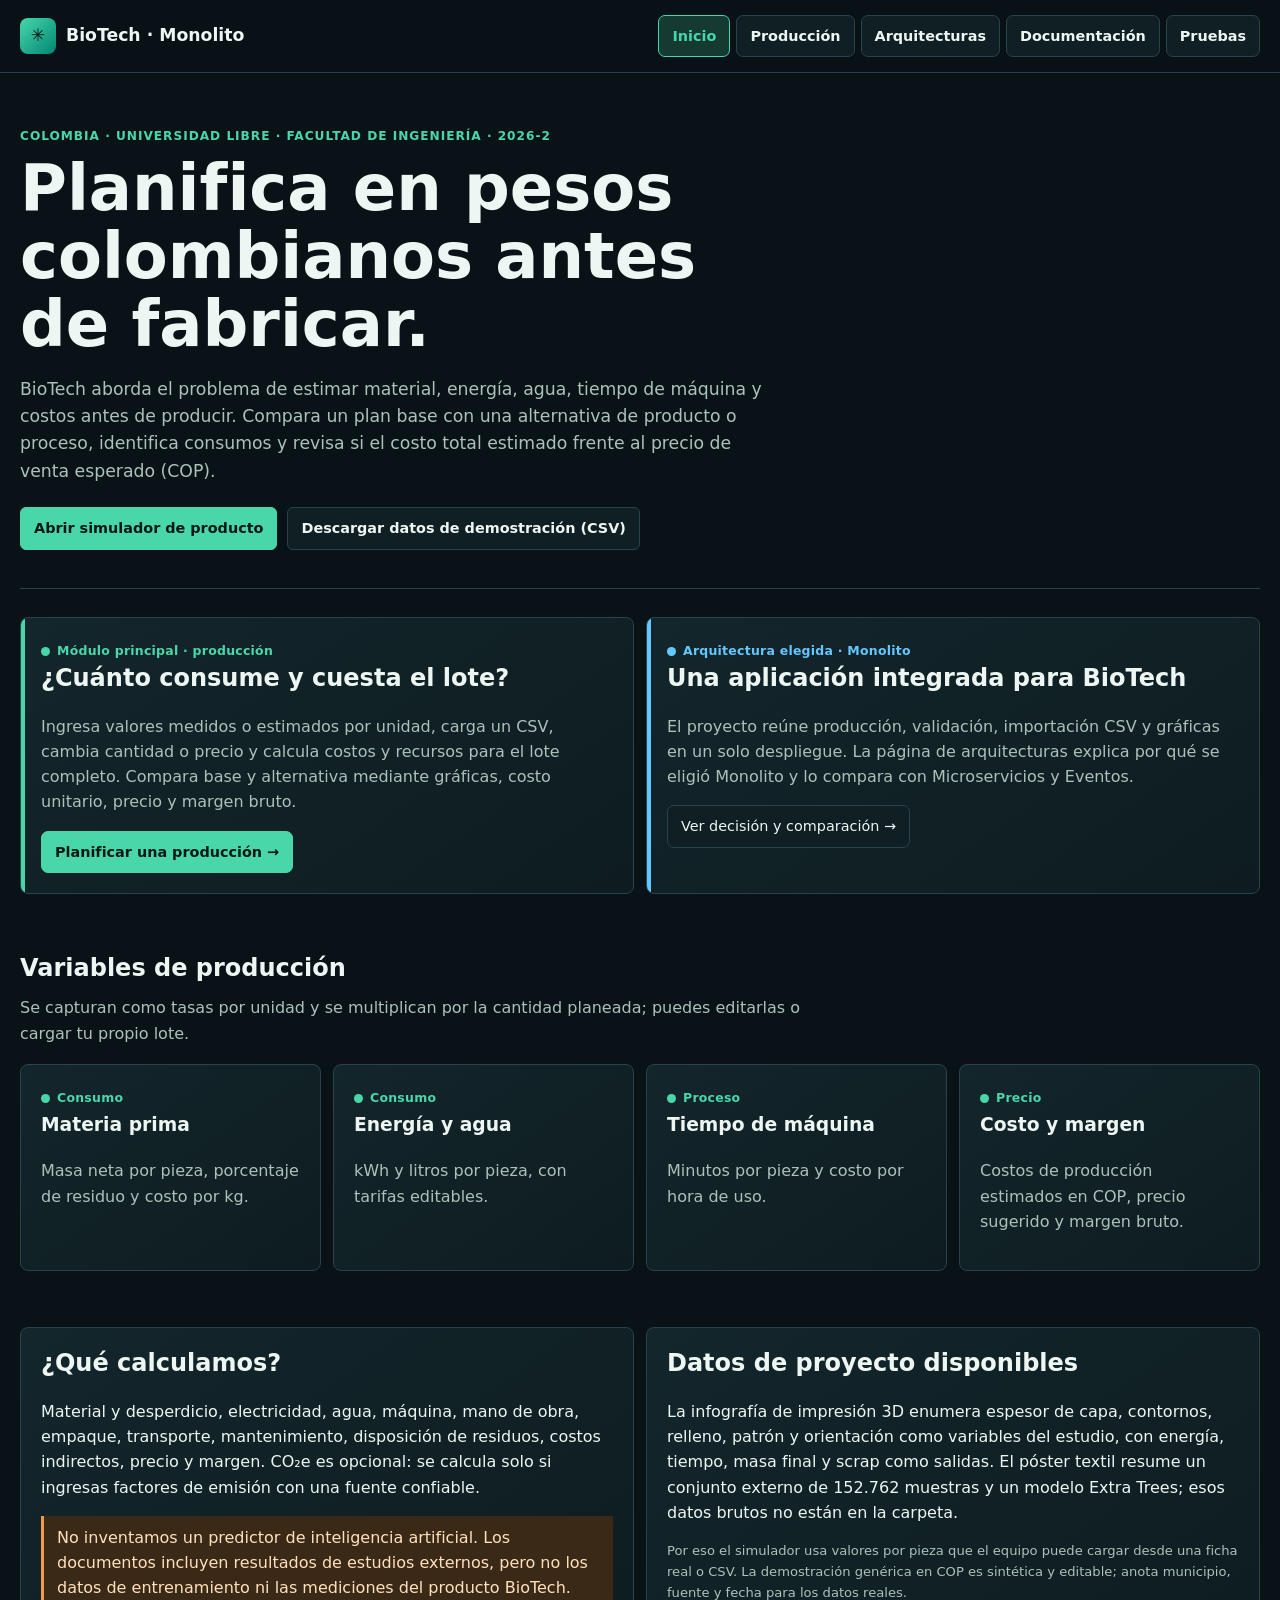
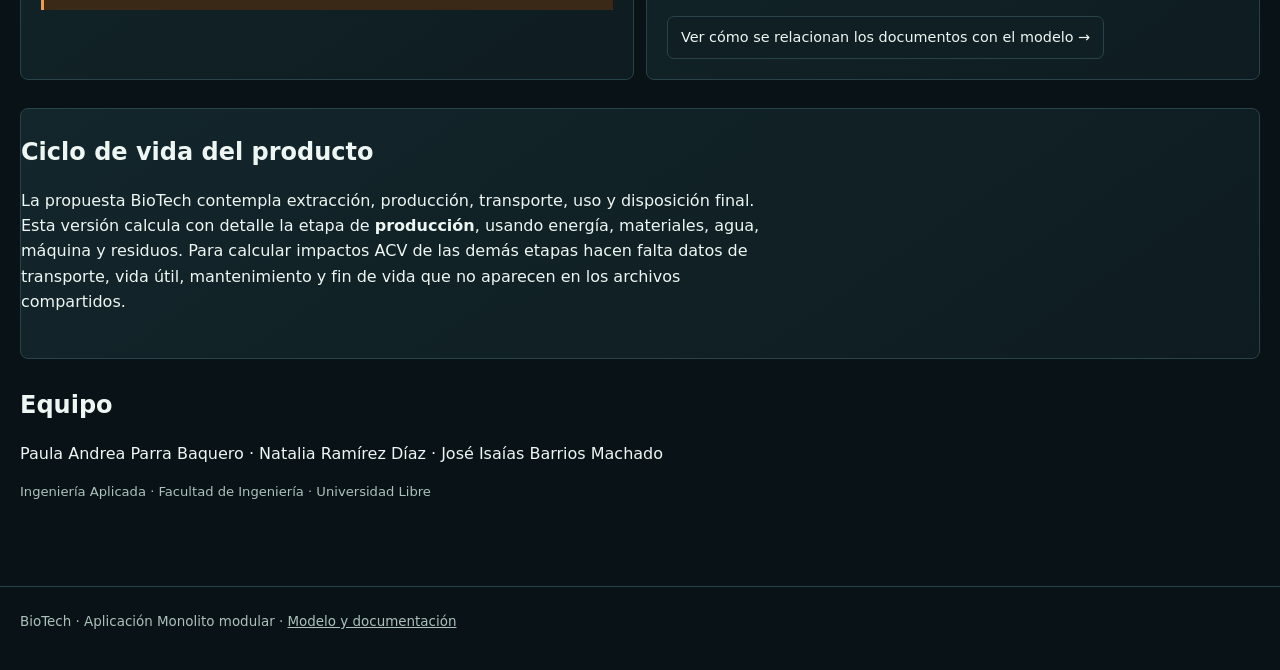
==== commit c46463f6: "Unify BioTech monolith visual identity" ====
--- a/index.html
+++ b/index.html
@@ -1,9 +1,9 @@
 <!doctype html>
 <html lang="es"><head><meta charset="utf-8"><meta name="viewport" content="width=device-width,initial-scale=1"><meta name="description" content="BioTech integra el cálculo de producción y la comparación de arquitecturas en un monolito modular."><title>BioTech | Aplicación Monolito</title>
 <link rel="stylesheet" href="assets/biotech.css?v=20261025-8">
-<link rel="stylesheet" href="assets/production.css?v=20261025-8">
+<link rel="stylesheet" href="assets/production.css?v=20261026-financial-table">
 <link rel="stylesheet" href="assets/simulator.css?v=20261025-8">
-<link rel="stylesheet" href="assets/app-shell.css?v=20261025-8"></head><body><a class="skip" href="#production">Saltar al contenido de la aplicación</a>
+<link rel="stylesheet" href="assets/app-shell.css?v=20261026-professional"></head><body><a class="skip" href="#production">Saltar al contenido de la aplicación</a>
 <header class="top"><div class="wrap nav"><a class="brand" href="#inicio"><span class="brand-mark">✳</span>BioTech · Monolito</a><nav class="links" aria-label="Secciones de la aplicación"><a data-route="inicio" href="#inicio">Inicio</a><a data-route="production" href="#production">Producción</a><a data-route="simulador" href="#simulador">Arquitecturas</a><a href="documentacion.html">Documentación</a><a href="pruebas.html">Pruebas</a></nav></div></header>
 <main id="app-shell">
 <section id="inicio" class="app-view wrap is-active"><section class="hero"><div class="eyebrow">Colombia · Universidad Libre · Facultad de Ingeniería · 2026-2</div><h1>Planifica en pesos colombianos antes de fabricar.</h1><p>BioTech aborda el problema de estimar material, energía, agua, tiempo de máquina y costos antes de producir. Compara un plan base con una alternativa de producto o proceso, identifica consumos y revisa si el costo total estimado frente al precio de venta esperado (COP).</p><div class="hero-actions"><a class="button primary" href="#production">Abrir simulador de producto</a><a class="button" href="datos/produccion_demo.csv" download>Descargar datos de demostración (CSV)</a></div></section>
@@ -462,6 +462,6 @@
 <section class="card current-architecture" aria-labelledby="current-arch-title"><div class="section-head"><div><span class="eyebrow">Decisión de arquitectura</span><h2 id="current-arch-title">Monolito modular para BioTech</h2></div><span class="pill">Arquitectura elegida</span></div><p>BioTech reúne producción, comparación de arquitecturas, validación de datos y gráficas en una sola aplicación y un solo despliegue. Sus módulos comparten código y se publican juntos; no son servicios independientes ni hay un intermediario de eventos. En esta versión, JavaScript ejecuta los cálculos en el navegador y GitHub Pages aloja los archivos estáticos.</p><h3>Flujo de entradas y salidas</h3><div class="flow-steps"><div><strong>1 · Entradas</strong><span>Producto, lote, material, desperdicio, consumos, tiempos, tarifas y costos.</span></div><div><strong>2 · Módulo integrado</strong><span>El motor de producción valida y calcula dentro del mismo monolito.</span></div><div><strong>3 · Salidas</strong><span>Material requerido, residuos, energía, agua, costo, precio sugerido y margen.</span></div></div><p>El escenario editable <span data-current-workload>150 solicitudes/seg · 25 MB por solicitud · carga 1,5× · presupuesto COP 5.000.000/mes</span> representa una posible demanda de la plataforma; no es telemetría del cálculo actual. El modelo M/M/c compara servidores hipotéticos para Monolito, Microservicios y Eventos. La aplicación actual no tiene cola de backend, así que no se confunden sus tiempos locales con latencia de servidor.</p><div class="table-scroll"><table><thead><tr><th>Criterio</th><th>Monolito elegido</th><th>Microservicios</th><th>Eventos</th></tr></thead><tbody><tr><td>Organización</td><td>Todos los módulos BioTech en una aplicación</td><td>Servicios independientes por función</td><td>Procesadores separados activados por eventos</td></tr><tr><td>Entradas y salidas</td><td>Formulario de producción → recursos, costos y margen</td><td>La misma operación, distribuida entre servicios</td><td>La misma operación, procesada de forma asíncrona</td></tr><tr><td>Despliegue</td><td>Una versión coordinada y sencilla de publicar</td><td>Varios servicios que se pueden publicar por separado</td><td>Consumidores y cola requieren configuración propia</td></tr><tr><td>Ajuste al alcance actual</td><td>Alto: prototipo académico, equipo pequeño y sin demanda medida</td><td>Bajo: complejidad operativa sin necesidad demostrada</td><td>Bajo: no hay flujos asíncronos ni picos medidos que lo justifiquen</td></tr><tr><td>Límite principal</td><td>Crece como conjunto; esta versión no persiste datos</td><td>Más costos de comunicación, monitoreo y operación</td><td>Resultados pueden ser diferidos y requieren trazabilidad de eventos</td></tr></tbody></table></div><p class="current-verdict"><strong>Por qué elegimos Monolito:</strong> es suficiente para resolver el flujo completo de BioTech, mantiene juntas las entradas, el cálculo y los resultados, y permite demostrarlo con un único despliegue. Si luego aparecen requisitos medidos de persistencia compartida, escalado independiente o procesamiento asíncrono, se puede reevaluar la decisión. La recomendación numérica de la parte superior se refiere solo al escenario de backend simulado, no cambia esta decisión de alcance.</p><a href="documentacion.html#arquitecturas">Ver el modelo, la decisión y sus supuestos →</a></section>
 </section></section></section>
 </main><footer class="foot"><div class="wrap">BioTech · Aplicación Monolito modular · <a href="documentacion.html">Modelo y documentación</a></div></footer>
-<script src="assets/production.js?v=20261025-8"></script>
+<script src="assets/production.js?v=20261026-financial-table"></script>
 <script src="assets/simulator.js?v=20261025-8"></script>
 <script src="assets/app.js?v=20261025-8"></script></body></html>
--- a/assets/production.css
+++ b/assets/production.css
@@ -33,6 +33,16 @@
 @media(prefers-reduced-motion:reduce){.calc-flow[data-animated=true] .flow-step{animation:none;opacity:1;transform:none}}
 
 /* Lectura de resultados de producción */
+.sale-results{display:block;width:100%;overflow:hidden}
+.financial-table-wrap{width:100%;overflow-x:auto;border:1px solid #29434a;border-radius:8px;background:#09171b}
+.financial-table{width:100%;min-width:560px;border-collapse:collapse;table-layout:fixed}
+.financial-table th,.financial-table td{padding:11px 14px;border-bottom:1px solid #263d43;text-align:right;vertical-align:middle;font-size:.82rem}
+.financial-table th:first-child,.financial-table td:first-child{text-align:left;width:34%}
+.financial-table th{color:#b8cbc4;background:#102229;font-weight:700}
+.financial-table td{color:#edf6f2;overflow-wrap:anywhere}
+.financial-table tbody tr:last-child td{border-bottom:0}
+.financial-highlight{background:#102a25}
+.financial-table td.good,.financial-table td.bad{font-weight:800}
 .sale-plan{grid-template-columns:minmax(0,1fr) minmax(105px,auto);align-items:start;gap:8px 12px}
 .sale-plan span{line-height:1.4;overflow-wrap:anywhere}
 .sale-plan strong{white-space:normal;overflow-wrap:anywhere;line-height:1.4}
@@ -60,7 +70,7 @@
 .viz rect:not(.barbg){transform-box:fill-box;transform-origin:left center;animation:chart-grow .72s cubic-bezier(.2,.75,.3,1) both}
 .compare-row:nth-child(2) .prod-bar{animation-delay:.06s}.compare-row:nth-child(3) .prod-bar{animation-delay:.12s}.compare-row:nth-child(4) .prod-bar{animation-delay:.18s}.compare-row:nth-child(5) .prod-bar{animation-delay:.24s}.compare-row:nth-child(6) .prod-bar{animation-delay:.3s}.compare-row:nth-child(7) .prod-bar{animation-delay:.36s}.compare-row:nth-child(8) .prod-bar{animation-delay:.42s}
 @media(prefers-reduced-motion:reduce){.prod-bar,.viz rect:not(.barbg){animation:none}}
-@media(max-width:620px){.sale-results{grid-template-columns:1fr}}
+@media(max-width:620px){.sale-results{grid-template-columns:1fr}.financial-table{min-width:560px}.financial-table-wrap{max-width:calc(100vw - 46px)}}
 
 /* Documentación web */
 .doc-content{max-width:1120px}
--- a/assets/app-shell.css
+++ b/assets/app-shell.css
@@ -2,7 +2,7 @@
 .app-error{margin:14px auto;max-width:1180px}
 .app-view{min-height:calc(100vh - 70px)}
 .app-view[id]{scroll-margin-top:82px}
-.prod-layout>* ,.prod-main,.prod-controls,.plan-card,.prod-kpi{min-width:0}
+.prod-layout>* ,.prod-main,.prod-controls,.plan-card,.prod-kpi{min-width:0;max-width:100%}.production-app{width:100%;max-width:100%;overflow-x:hidden}.financial-table-wrap{max-width:100%}
 .prod-field .input-pair{display:grid;grid-template-columns:minmax(0,1fr) auto;align-items:center;gap:8px}
 .prod-field .input-pair input{width:100%;min-width:0}
 .prod-controls .input-pair input,.plan-card .input-pair input{width:100%;min-width:0}
@@ -16,3 +16,36 @@
 .architecture-pick:focus-visible{outline:3px solid #8ce9c7;outline-offset:2px}
 @media(max-width:1040px){.prod-charts,.production-app [data-production-results]>.grid.g2{grid-template-columns:1fr}.sale-results{grid-template-columns:repeat(2,minmax(0,1fr))}}
 @media(max-width:700px){.app-view{min-height:0}.prod-layout{gap:12px}.prod-controls .prod-field .input-pair{grid-template-columns:minmax(0,1fr) auto}.sale-results{grid-template-columns:1fr}.sale-plan{grid-template-columns:minmax(0,1fr) minmax(95px,auto)}.prod-kpi strong{font-size:.85rem}}
+/* Interfaz operativa del monolito */
+.app-view{background:#091317}.top{background:rgba(9,19,23,.98)}.nav{min-height:72px}.brand{letter-spacing:0}.brand-mark{border-radius:8px}
+.links a{border-radius:6px}.links a.active{border-color:#45d6b0;background:#153a32}
+.app-view .hero{padding:48px 0 32px;border-bottom:1px solid #29434a}.app-view .hero h1{max-width:780px;letter-spacing:0;font-size:clamp(2.2rem,4vw,3.8rem)}
+.app-view .hero .eyebrow{letter-spacing:.08em}.app-view .hero-actions .button{border-radius:6px;font-weight:750}
+.app-view .card{border-radius:8px;box-shadow:none}.app-view .button{border-radius:6px}.app-view .section{padding:28px 0}.app-view .section-title{letter-spacing:0}
+.app-view .grid.g2,.app-view .grid.g4{gap:12px}.app-view .arch{min-height:190px;border-top:1px solid #29434a}.app-view .badge{letter-spacing:.02em}.app-view .callout{border-radius:0}
+.architecture-focus{border-left:3px solid #45d6b0}.architecture-focus .section-head{align-items:flex-start}.architecture-pickers{gap:6px}.architecture-pick{border-radius:6px;padding:8px 13px}.architecture-tradeoffs{grid-template-columns:repeat(2,minmax(0,1fr));gap:10px}.architecture-tradeoffs p{border:1px solid #29434a;border-radius:6px;background:#0c1b20}
+.prod-controls,.control-panel{border-radius:8px}.section-head h2{letter-spacing:0}.prod-kpi,.metric,.visual-card,.recommendation{border-radius:8px}.prod-layout{gap:14px}.plan-card{border-radius:8px}.plan-title{border-bottom:1px solid #29434a;padding-bottom:10px;margin-bottom:12px}
+.table-scroll{border-radius:6px}.financial-table-wrap{border-radius:6px}.financial-table th,.financial-table td{letter-spacing:0}
+.current-architecture{border-left:3px solid #45d6b0}.flow-steps{display:grid;grid-template-columns:repeat(3,minmax(0,1fr));gap:10px}.flow-steps>div{min-width:0;border:1px solid #29434a;border-radius:6px;padding:12px;background:#0c1b20}.flow-steps strong,.flow-steps span{display:block}.flow-steps span{margin-top:5px;color:var(--muted,#abc0ba);font-size:.78rem;line-height:1.45}
+@media(max-width:700px){.app-view .hero{padding:36px 0 28px}.app-view .hero h1{font-size:2.15rem}.app-view .arch{min-height:0}.flow-steps{grid-template-columns:1fr}.architecture-tradeoffs{grid-template-columns:1fr}}
+/* Identidad visual unificada para la aplicación monolítica */
+body{background:#091317}
+.top{background:rgba(9,19,23,.96);border-bottom-color:#29434a}
+.brand{letter-spacing:0}
+.brand-mark{border-radius:8px}
+.nav{min-height:72px}
+.links a{border-radius:7px;font-weight:650}
+.app-view .hero{position:relative;max-width:none;padding-top:54px;padding-bottom:38px;border-bottom:1px solid #29434a}
+.app-view .hero h1{max-width:760px;font-size:clamp(2.25rem,5vw,4rem);letter-spacing:0}
+.app-view .hero p{max-width:760px}
+.app-view .button{border-radius:7px;min-height:40px}
+.app-view .card{border-radius:8px;box-shadow:none}
+.app-view .section{padding-top:28px;padding-bottom:28px}
+.app-view .section-title{letter-spacing:0}
+.app-view .eyebrow{letter-spacing:.08em}
+.app-view .grid.g2,.app-view .grid.g4{gap:12px}
+.app-view .hero-actions .button{font-weight:750}
+.app-view .arch{min-height:210px}
+.app-view .badge{letter-spacing:.02em}
+.app-view .callout{border-radius:0}
+@media(max-width:620px){.nav{min-height:64px}.app-view .hero{padding-top:36px;padding-bottom:28px}.app-view .hero h1{font-size:2.15rem}.app-view .arch{min-height:0}.links{gap:4px}}
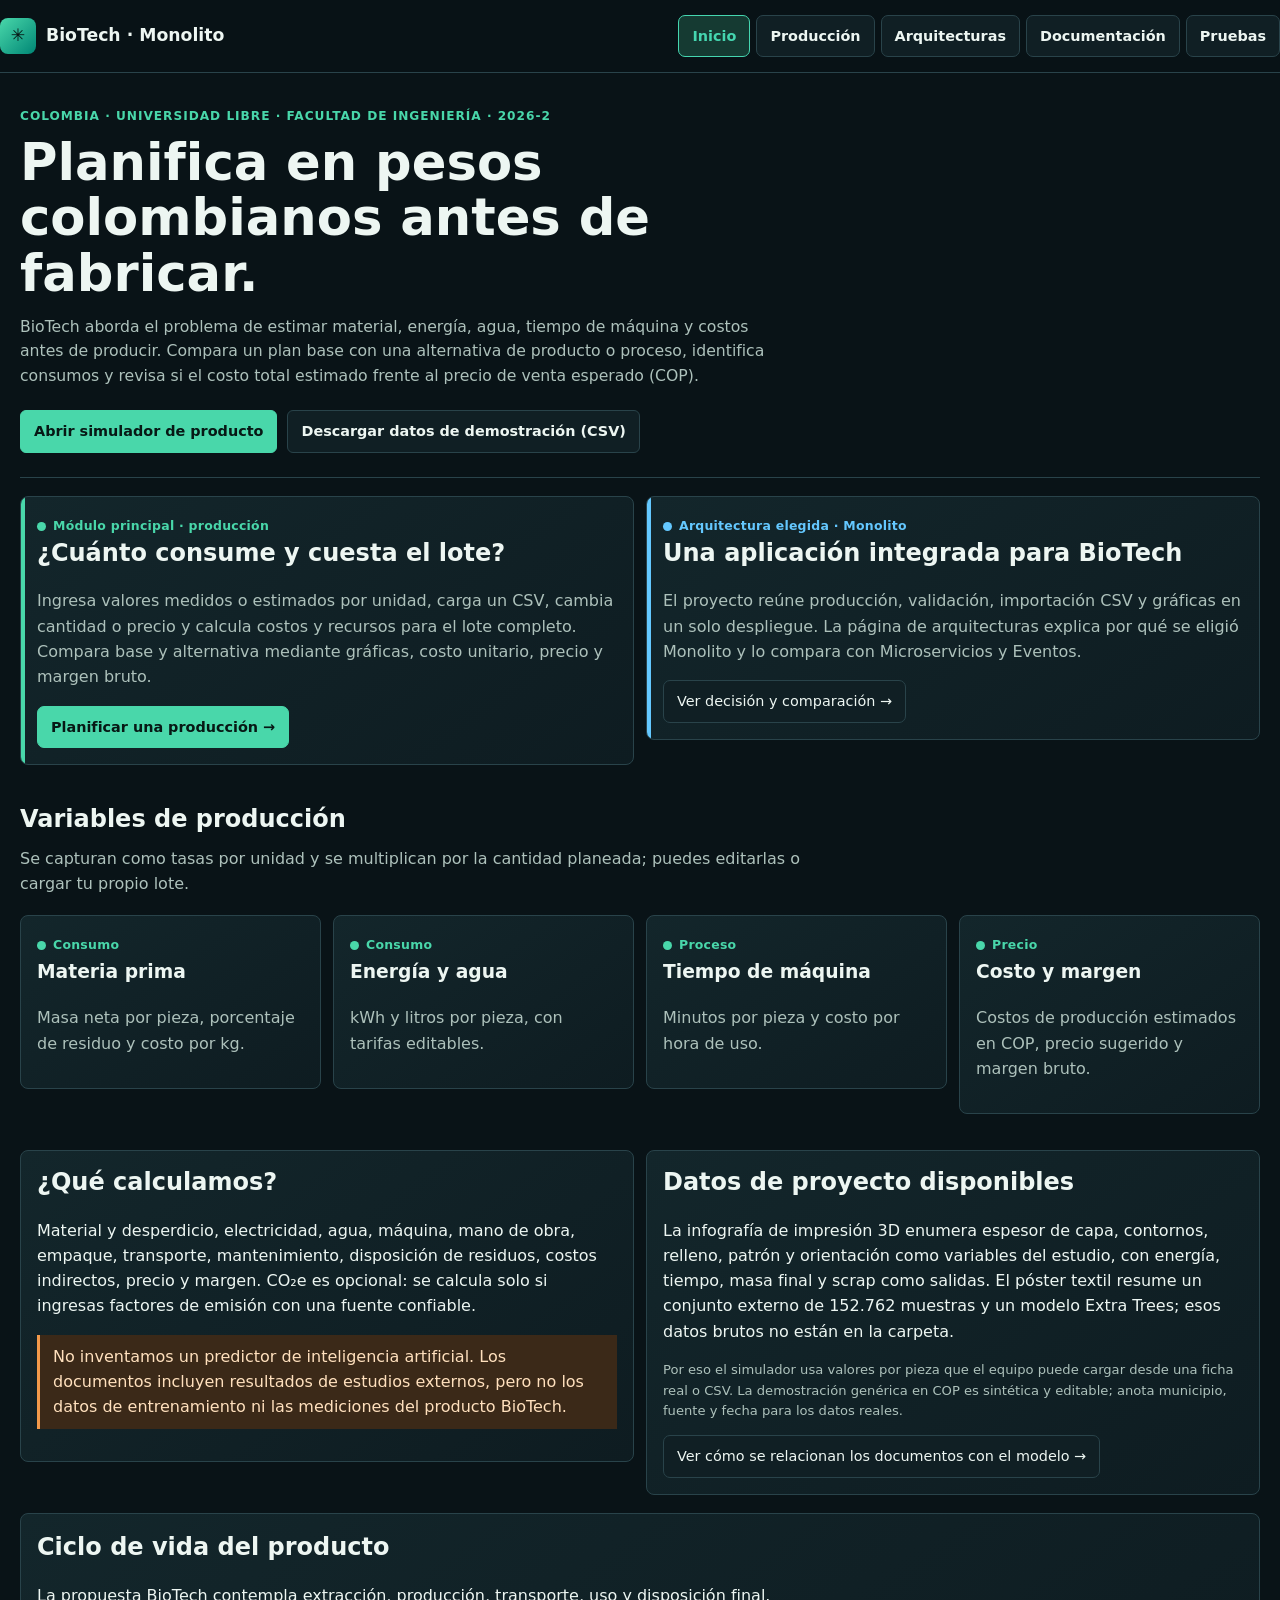
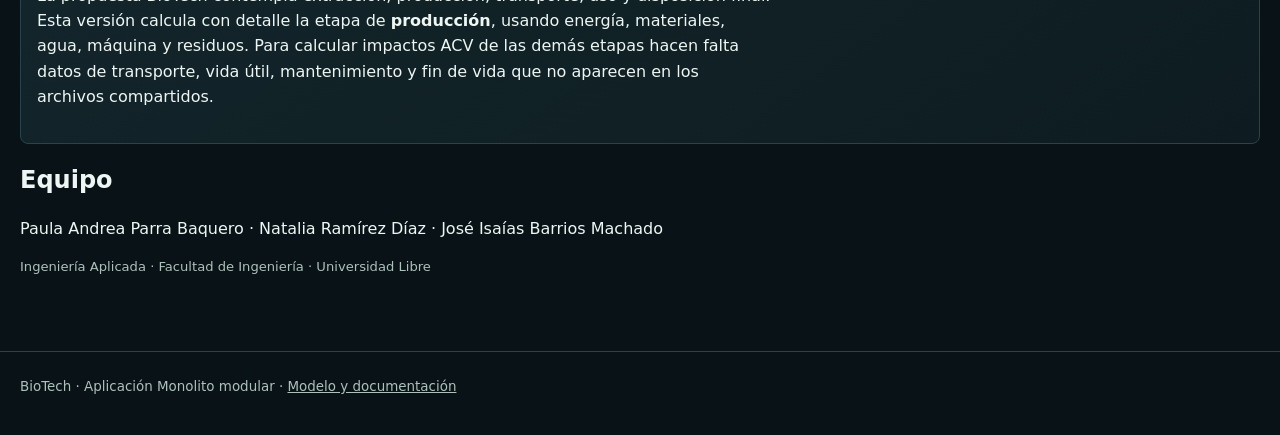
==== commit 53109a91: "Restore stable centered BioTech layout" ====
--- a/index.html
+++ b/index.html
@@ -1,9 +1,9 @@
 <!doctype html>
 <html lang="es"><head><meta charset="utf-8"><meta name="viewport" content="width=device-width,initial-scale=1"><meta name="description" content="BioTech integra el cálculo de producción y la comparación de arquitecturas en un monolito modular."><title>BioTech | Aplicación Monolito</title>
-<link rel="stylesheet" href="assets/biotech.css?v=20261025-8">
-<link rel="stylesheet" href="assets/production.css?v=20261026-financial-table">
-<link rel="stylesheet" href="assets/simulator.css?v=20261025-8">
-<link rel="stylesheet" href="assets/app-shell.css?v=20261026-professional"></head><body><a class="skip" href="#production">Saltar al contenido de la aplicación</a>
+<link rel="stylesheet" href="assets/biotech.css?v=20261026-v2">
+<link rel="stylesheet" href="assets/production.css?v=20261026-v2">
+<link rel="stylesheet" href="assets/simulator.css?v=20261026-v2">
+<link rel="stylesheet" href="assets/app-shell.css?v=20261026-stable"></head><body><a class="skip" href="#production">Saltar al contenido de la aplicación</a>
 <header class="top"><div class="wrap nav"><a class="brand" href="#inicio"><span class="brand-mark">✳</span>BioTech · Monolito</a><nav class="links" aria-label="Secciones de la aplicación"><a data-route="inicio" href="#inicio">Inicio</a><a data-route="production" href="#production">Producción</a><a data-route="simulador" href="#simulador">Arquitecturas</a><a href="documentacion.html">Documentación</a><a href="pruebas.html">Pruebas</a></nav></div></header>
 <main id="app-shell">
 <section id="inicio" class="app-view wrap is-active"><section class="hero"><div class="eyebrow">Colombia · Universidad Libre · Facultad de Ingeniería · 2026-2</div><h1>Planifica en pesos colombianos antes de fabricar.</h1><p>BioTech aborda el problema de estimar material, energía, agua, tiempo de máquina y costos antes de producir. Compara un plan base con una alternativa de producto o proceso, identifica consumos y revisa si el costo total estimado frente al precio de venta esperado (COP).</p><div class="hero-actions"><a class="button primary" href="#production">Abrir simulador de producto</a><a class="button" href="datos/produccion_demo.csv" download>Descargar datos de demostración (CSV)</a></div></section>
@@ -462,6 +462,6 @@
 <section class="card current-architecture" aria-labelledby="current-arch-title"><div class="section-head"><div><span class="eyebrow">Decisión de arquitectura</span><h2 id="current-arch-title">Monolito modular para BioTech</h2></div><span class="pill">Arquitectura elegida</span></div><p>BioTech reúne producción, comparación de arquitecturas, validación de datos y gráficas en una sola aplicación y un solo despliegue. Sus módulos comparten código y se publican juntos; no son servicios independientes ni hay un intermediario de eventos. En esta versión, JavaScript ejecuta los cálculos en el navegador y GitHub Pages aloja los archivos estáticos.</p><h3>Flujo de entradas y salidas</h3><div class="flow-steps"><div><strong>1 · Entradas</strong><span>Producto, lote, material, desperdicio, consumos, tiempos, tarifas y costos.</span></div><div><strong>2 · Módulo integrado</strong><span>El motor de producción valida y calcula dentro del mismo monolito.</span></div><div><strong>3 · Salidas</strong><span>Material requerido, residuos, energía, agua, costo, precio sugerido y margen.</span></div></div><p>El escenario editable <span data-current-workload>150 solicitudes/seg · 25 MB por solicitud · carga 1,5× · presupuesto COP 5.000.000/mes</span> representa una posible demanda de la plataforma; no es telemetría del cálculo actual. El modelo M/M/c compara servidores hipotéticos para Monolito, Microservicios y Eventos. La aplicación actual no tiene cola de backend, así que no se confunden sus tiempos locales con latencia de servidor.</p><div class="table-scroll"><table><thead><tr><th>Criterio</th><th>Monolito elegido</th><th>Microservicios</th><th>Eventos</th></tr></thead><tbody><tr><td>Organización</td><td>Todos los módulos BioTech en una aplicación</td><td>Servicios independientes por función</td><td>Procesadores separados activados por eventos</td></tr><tr><td>Entradas y salidas</td><td>Formulario de producción → recursos, costos y margen</td><td>La misma operación, distribuida entre servicios</td><td>La misma operación, procesada de forma asíncrona</td></tr><tr><td>Despliegue</td><td>Una versión coordinada y sencilla de publicar</td><td>Varios servicios que se pueden publicar por separado</td><td>Consumidores y cola requieren configuración propia</td></tr><tr><td>Ajuste al alcance actual</td><td>Alto: prototipo académico, equipo pequeño y sin demanda medida</td><td>Bajo: complejidad operativa sin necesidad demostrada</td><td>Bajo: no hay flujos asíncronos ni picos medidos que lo justifiquen</td></tr><tr><td>Límite principal</td><td>Crece como conjunto; esta versión no persiste datos</td><td>Más costos de comunicación, monitoreo y operación</td><td>Resultados pueden ser diferidos y requieren trazabilidad de eventos</td></tr></tbody></table></div><p class="current-verdict"><strong>Por qué elegimos Monolito:</strong> es suficiente para resolver el flujo completo de BioTech, mantiene juntas las entradas, el cálculo y los resultados, y permite demostrarlo con un único despliegue. Si luego aparecen requisitos medidos de persistencia compartida, escalado independiente o procesamiento asíncrono, se puede reevaluar la decisión. La recomendación numérica de la parte superior se refiere solo al escenario de backend simulado, no cambia esta decisión de alcance.</p><a href="documentacion.html#arquitecturas">Ver el modelo, la decisión y sus supuestos →</a></section>
 </section></section></section>
 </main><footer class="foot"><div class="wrap">BioTech · Aplicación Monolito modular · <a href="documentacion.html">Modelo y documentación</a></div></footer>
-<script src="assets/production.js?v=20261026-financial-table"></script>
-<script src="assets/simulator.js?v=20261025-8"></script>
-<script src="assets/app.js?v=20261025-8"></script></body></html>
+<script src="assets/production.js?v=20261026-v2"></script>
+<script src="assets/simulator.js?v=20261026-v2"></script>
+<script src="assets/app.js?v=20261026-v2"></script></body></html>
--- a/assets/app-shell.css
+++ b/assets/app-shell.css
@@ -49,3 +49,42 @@
 .app-view .badge{letter-spacing:.02em}
 .app-view .callout{border-radius:0}
 @media(max-width:620px){.nav{min-height:64px}.app-view .hero{padding-top:36px;padding-bottom:28px}.app-view .hero h1{font-size:2.15rem}.app-view .arch{min-height:0}.links{gap:4px}}
+
+/* Corrección final de layout: una sola cuadrícula centrada */
+#app-shell,.top .wrap{width:100%;margin-inline:auto}
+.app-view.wrap{width:min(1240px,calc(100% - 40px));margin-inline:auto}
+.app-view .grid{align-items:start}
+.app-view .card{width:100%;max-width:100%;margin-inline:0;box-sizing:border-box}
+.app-view .hero{text-align:left;overflow:hidden}
+.app-view .hero>*{max-width:780px}
+.app-view .hero-actions{max-width:none}
+.app-view .arch{min-height:0}
+.app-view .arch p,.app-view .card p{text-wrap:pretty}
+.prod-layout{grid-template-columns:minmax(280px,355px) minmax(0,1fr)}
+.prod-main,.results-column{min-width:0;width:100%}
+.prod-controls,.plan-card{overflow:hidden}
+.prod-field{min-width:0}
+@media(max-width:1040px){.app-view.wrap{width:min(100% - 32px,1240px)}.prod-layout{grid-template-columns:1fr}.prod-controls{position:static}.prod-charts,.app-view [data-production-results]>.grid.g2{grid-template-columns:1fr}}
+@media(max-width:620px){.app-view.wrap{width:calc(100% - 22px)}.app-view .hero{padding-inline:0}.app-view .grid.g2,.app-view .grid.g4{grid-template-columns:1fr}.links{width:100%}.prod-main,.prod-layout,.results-column{width:100%;max-width:100%}.production-app{overflow-x:hidden}}
+
+/* Reset visual del monolito: escala, alineación y tablas contenidas */
+.app-view .hero{padding-top:34px;padding-bottom:24px}
+.app-view .hero h1{font-size:clamp(2rem,4vw,3.25rem);line-height:1.08;margin-bottom:14px}
+.app-view .hero p{font-size:.98rem;line-height:1.55;margin-top:10px}
+.app-view .card{padding:16px}
+.app-view .section{padding-block:18px}
+.prod-layout{gap:14px;align-items:start}
+.prod-controls{padding:14px}
+.prod-controls .section-head{align-items:center}
+.prod-controls h2,.plan-card h2{font-size:1.08rem}
+.prod-field{margin:7px 0}
+.prod-field>span{font-size:.78rem;line-height:1.3}
+.prod-field .input-pair{gap:6px}
+.input-pair>span{font-size:.68rem;white-space:nowrap}
+.plan-grid{gap:10px}
+.plan-card{padding:13px}
+.prod-main,.prod-main>*,.results-column,.results-column>*{min-width:0;width:100%;max-width:100%}
+.table-scroll{max-width:100%;overflow-x:auto}
+.table-scroll table{min-width:560px;width:100%}
+@media(max-width:1040px){.prod-layout{grid-template-columns:1fr}.plan-grid{grid-template-columns:repeat(2,minmax(0,1fr))}}
+@media(max-width:620px){.app-view .hero{padding-top:28px}.app-view .hero h1{font-size:2rem}.app-view .card{padding:14px}.plan-grid{grid-template-columns:1fr}.prod-controls{width:100%}.table-scroll table{min-width:520px}}
